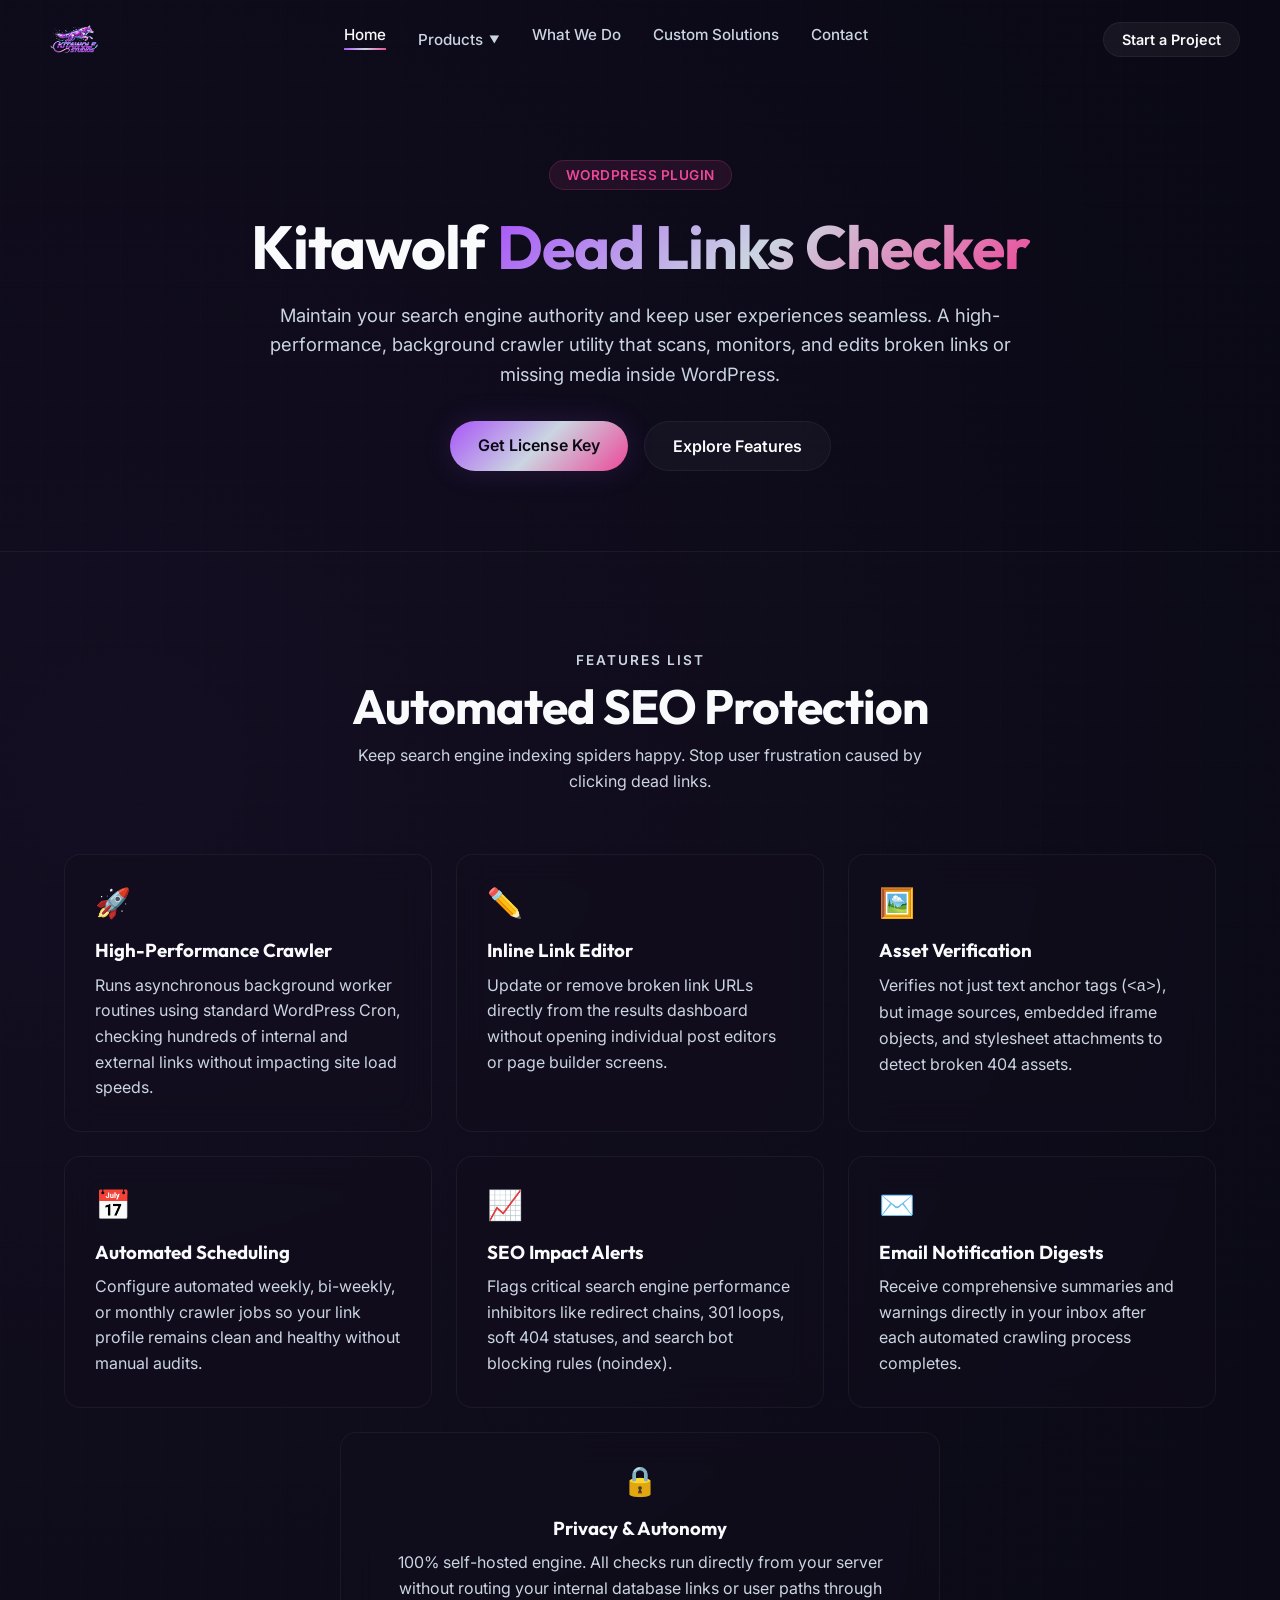
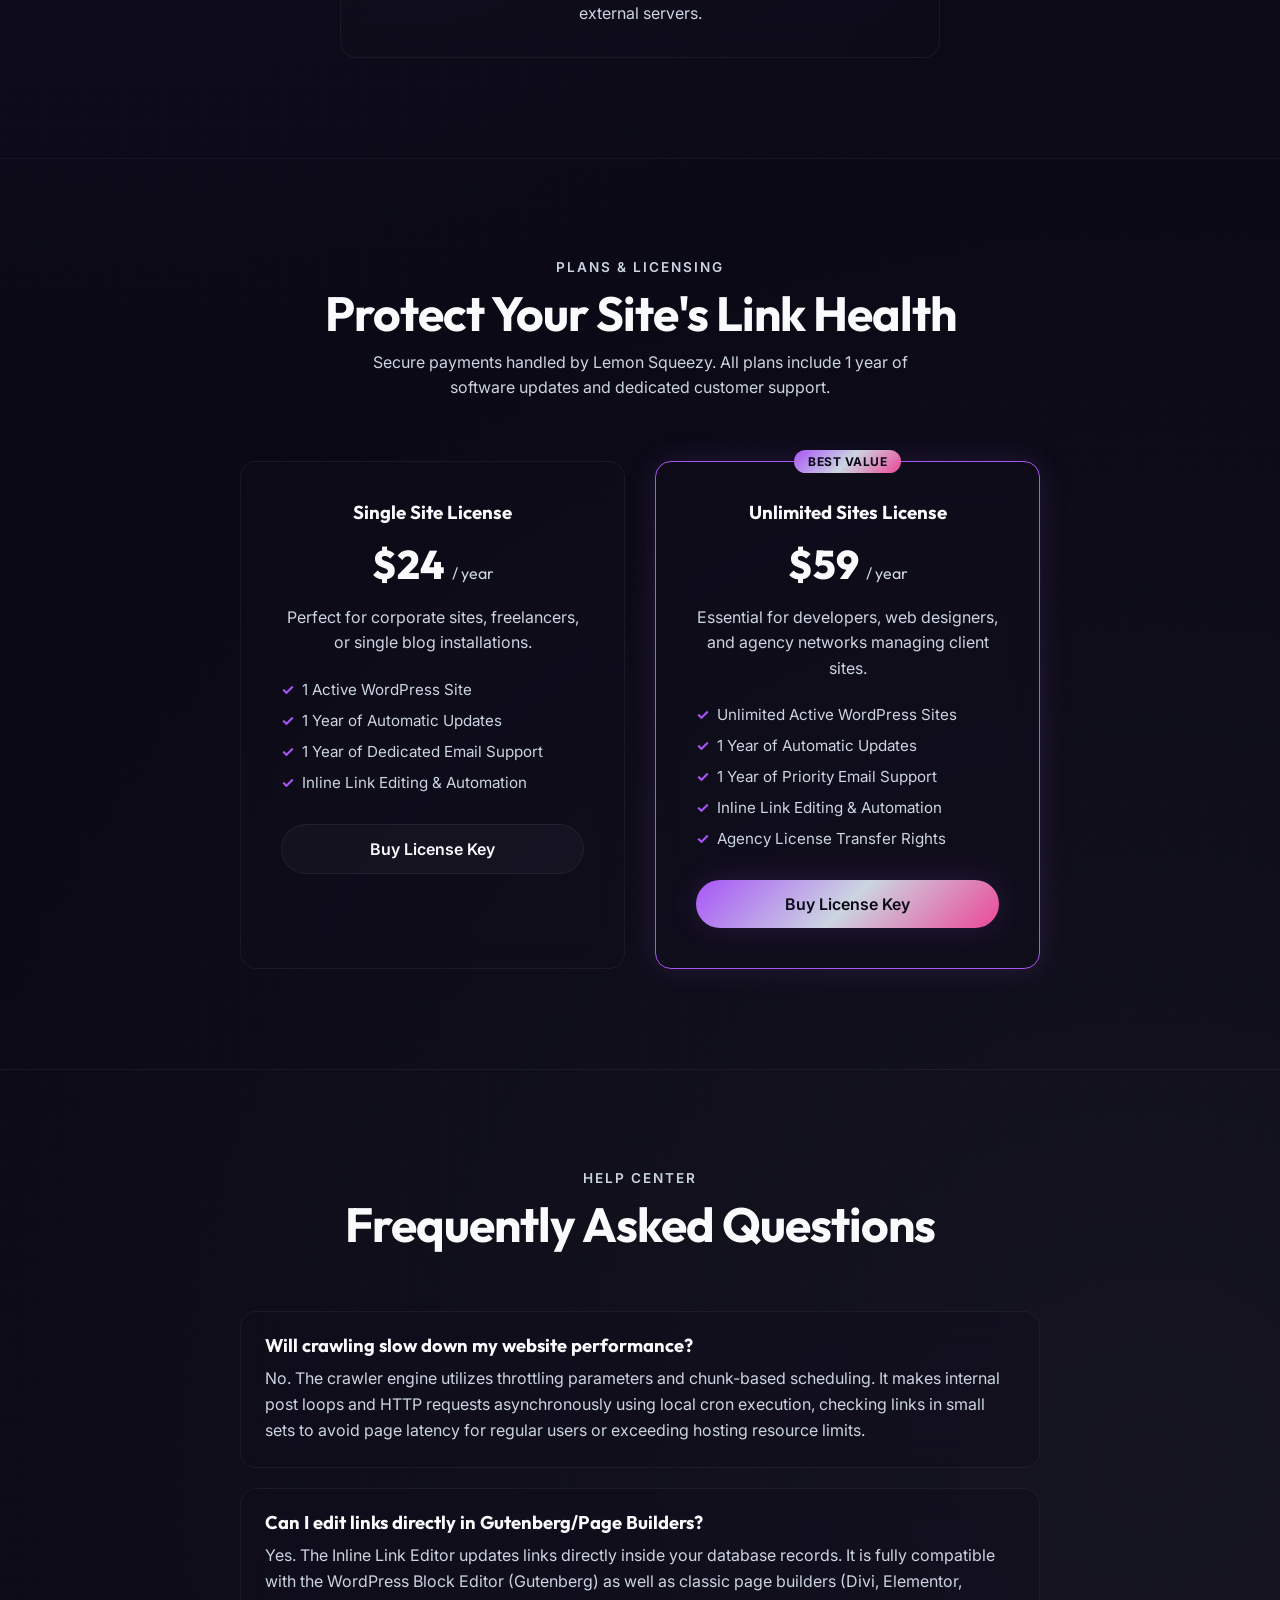
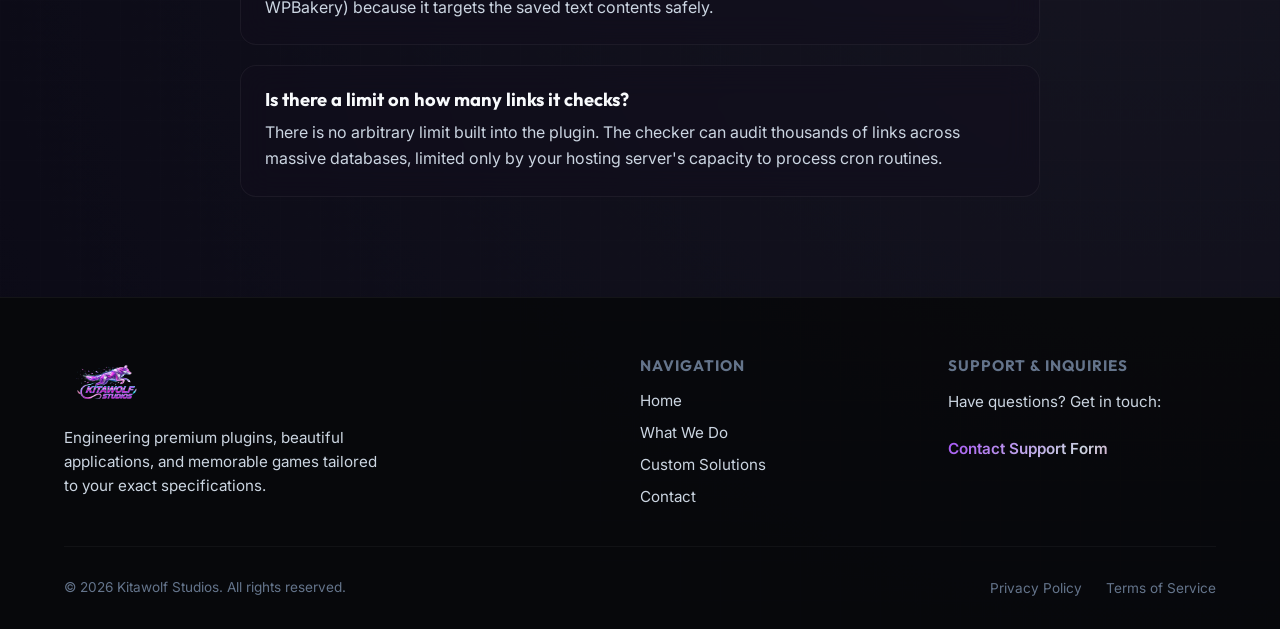
==== dead-links-checker.html @ 18c4cfce "feat: integrate logo branding, products navigation dropdown, and dedicated product details pages" ====
<!DOCTYPE html>
<html lang="en">
<head>
  <meta charset="UTF-8">
  <meta name="viewport" content="width=device-width, initial-scale=1.0">
  <title>Dead Links Checker | WordPress Plugin | Kitawolf Studios</title>
  
  <!-- SEO Meta Tags -->
  <meta name="description" content="Preserve your search engine rankings and UX. High-performance self-hosted WordPress plugin to crawl, monitor, and repair broken links and 404 image sources.">
  <meta name="keywords" content="WordPress Dead Links Checker, Broken Link Finder, WP Link Fixer, SEO Link Audit, Fix 404 WordPress">
  <meta name="author" content="Kitawolf Studios">
  
  <!-- Favicon -->
  <link rel="icon" href="data:image/svg+xml,<svg xmlns=%22http://www.w3.org/2000/svg%22 viewBox=%220 0 100 100%22><text y=%22.9em%22 font-size=%2290%22>🐺</text></svg>">
  
  <!-- Stylesheets -->
  <link rel="stylesheet" href="index.css">
  <style>
    .product-hero {
      padding-top: 160px;
      padding-bottom: 80px;
      text-align: center;
    }
    .product-hero h1 {
      font-size: clamp(2.2rem, 5vw, 3.8rem);
      margin-bottom: 20px;
      letter-spacing: -1px;
    }
    .product-hero p {
      max-width: 750px;
      margin: 0 auto 32px;
      font-size: clamp(1rem, 2vw, 1.15rem);
    }
    .features-grid {
      display: grid;
      grid-template-columns: repeat(auto-fit, minmax(280px, 1fr));
      gap: 24px;
      margin-top: 40px;
    }
    .feature-box {
      padding: 30px;
      display: flex;
      flex-direction: column;
      gap: 12px;
    }
    .feature-icon {
      font-size: 1.8rem;
      margin-bottom: 8px;
    }
    .pricing-grid {
      display: grid;
      grid-template-columns: repeat(auto-fit, minmax(300px, 1fr));
      gap: 30px;
      max-width: 800px;
      margin: 40px auto 0;
    }
    .price-card {
      padding: 40px;
      text-align: center;
      display: flex;
      flex-direction: column;
      align-items: center;
      position: relative;
    }
    .price-card.popular {
      border-color: var(--accent-primary);
      box-shadow: var(--glow-shadow);
    }
    .popular-badge {
      position: absolute;
      top: -12px;
      background: var(--gradient-accent);
      color: var(--bg-dark);
      padding: 4px 14px;
      font-size: 0.75rem;
      font-weight: 700;
      border-radius: 20px;
      text-transform: uppercase;
      letter-spacing: 0.5px;
    }
    .price-tag {
      font-size: 2.5rem;
      font-family: var(--font-heading);
      font-weight: 800;
      margin: 16px 0;
    }
    .price-tag span {
      font-size: 1rem;
      font-weight: 400;
      color: var(--text-secondary);
    }
    .price-features {
      list-style: none;
      margin: 24px 0 32px;
      display: flex;
      flex-direction: column;
      gap: 12px;
      text-align: left;
      width: 100%;
    }
    .price-features li {
      font-size: 0.95rem;
      color: var(--text-secondary);
      display: flex;
      align-items: center;
      gap: 8px;
    }
    .price-features li::before {
      content: '✓';
      color: var(--accent-primary);
      font-weight: bold;
    }
    .faq-container {
      max-width: 800px;
      margin: 40px auto 0;
      display: flex;
      flex-direction: column;
      gap: 20px;
    }
    .faq-item {
      padding: 24px;
    }
    .faq-item h3 {
      font-size: 1.15rem;
      margin-bottom: 10px;
    }
  </style>
</head>
<body>

  <!-- Header & Navigation -->
  <header id="site-header" class="scrolled">
    <div class="container nav-container">
      <a href="index.html" class="logo" id="nav-logo">
        <img src="kitawolf-logo.png" alt="Kitawolf Studios Logo" class="logo-img">
      </a>
      
      <nav aria-label="Main Navigation">
        <ul class="nav-links" id="nav-menu">
          <li><a href="index.html" id="link-home">Home</a></li>
          <li class="dropdown active" id="dropdown-products">
            <a href="#" class="dropdown-toggle" id="link-products" aria-haspopup="true" aria-expanded="false">Products <span class="chevron">▼</span></a>
            <ul class="dropdown-menu open">
              <li><a href="shortcode-cleaner.html" id="link-prod-cleaner">Shortcode Cleaner</a></li>
              <li><a href="dead-links-checker.html" class="active" id="link-prod-links">Dead Links Checker</a></li>
            </ul>
          </li>
          <li><a href="index.html#pillars" id="link-pillars">What We Do</a></li>
          <li><a href="index.html#custom-software" id="link-custom">Custom Solutions</a></li>
          <li><a href="index.html#contact" id="link-contact">Contact</a></li>
        </ul>
      </nav>
      
      <a href="index.html#contact" class="nav-cta" id="nav-cta-btn">Start a Project</a>
      
      <button class="mobile-toggle" id="mobile-menu-toggle" aria-label="Toggle Menu" aria-expanded="false" aria-controls="nav-menu">
        <span></span>
        <span></span>
        <span></span>
      </button>
    </div>
  </header>

  <!-- Main Content -->
  <main>
    <!-- Product Hero -->
    <section class="product-hero container">
      <span class="hero-badge" style="border-color: rgba(var(--accent-pink-rgb), 0.2); background: rgba(var(--accent-pink-rgb), 0.1); color: var(--accent-pink);">WordPress Plugin</span>
      <h1>Kitawolf <span class="gradient-text">Dead Links Checker</span></h1>
      <p>Maintain your search engine authority and keep user experiences seamless. A high-performance, background crawler utility that scans, monitors, and edits broken links or missing media inside WordPress.</p>
      <div style="display: flex; gap: 16px; justify-content: center;">
        <a href="#pricing" class="btn btn-primary">Get License Key</a>
        <a href="#features" class="btn btn-secondary">Explore Features</a>
      </div>
    </section>

    <!-- Features Section -->
    <section class="section-padding" id="features" style="background: rgba(255,255,255,0.005); border-top: 1px solid var(--border-color); border-bottom: 1px solid var(--border-color);">
      <div class="container">
        <div class="section-header">
          <span class="tag">Features List</span>
          <h2>Automated SEO Protection</h2>
          <p style="margin-top: 10px; max-width: 600px; margin-left: auto; margin-right: auto;">Keep search engine indexing spiders happy. Stop user frustration caused by clicking dead links.</p>
        </div>

        <div class="features-grid">
          <!-- Feature 1 -->
          <div class="feature-box glass-panel">
            <div class="feature-icon">🚀</div>
            <h3>High-Performance Crawler</h3>
            <p>Runs asynchronous background worker routines using standard WordPress Cron, checking hundreds of internal and external links without impacting site load speeds.</p>
          </div>
          <!-- Feature 2 -->
          <div class="feature-box glass-panel">
            <div class="feature-icon">✏️</div>
            <h3>Inline Link Editor</h3>
            <p>Update or remove broken link URLs directly from the results dashboard without opening individual post editors or page builder screens.</p>
          </div>
          <!-- Feature 3 -->
          <div class="feature-box glass-panel">
            <div class="feature-icon">🖼️</div>
            <h3>Asset Verification</h3>
            <p>Verifies not just text anchor tags (<code>&lt;a&gt;</code>), but image sources, embedded iframe objects, and stylesheet attachments to detect broken 404 assets.</p>
          </div>
          <!-- Feature 4 -->
          <div class="feature-box glass-panel">
            <div class="feature-icon">📅</div>
            <h3>Automated Scheduling</h3>
            <p>Configure automated weekly, bi-weekly, or monthly crawler jobs so your link profile remains clean and healthy without manual audits.</p>
          </div>
          <!-- Feature 5 -->
          <div class="feature-box glass-panel">
            <div class="feature-icon">📈</div>
            <h3>SEO Impact Alerts</h3>
            <p>Flags critical search engine performance inhibitors like redirect chains, 301 loops, soft 404 statuses, and search bot blocking rules (noindex).</p>
          </div>
          <!-- Feature 6 -->
          <div class="feature-box glass-panel">
            <div class="feature-icon">✉️</div>
            <h3>Email Notification Digests</h3>
            <p>Receive comprehensive summaries and warnings directly in your inbox after each automated crawling process completes.</p>
          </div>
          <!-- Feature 7 -->
          <div class="feature-box glass-panel" style="grid-column: 1 / -1; text-align: center; align-items: center; max-width: 600px; margin: 0 auto;">
            <div class="feature-icon">🔒</div>
            <h3>Privacy & Autonomy</h3>
            <p>100% self-hosted engine. All checks run directly from your server without routing your internal database links or user paths through external servers.</p>
          </div>
        </div>
      </div>
    </section>

    <!-- Pricing Section -->
    <section class="section-padding" id="pricing">
      <div class="container">
        <div class="section-header">
          <span class="tag">Plans & Licensing</span>
          <h2>Protect Your Site's Link Health</h2>
          <p style="margin-top: 10px; max-width: 600px; margin-left: auto; margin-right: auto;">Secure payments handled by Lemon Squeezy. All plans include 1 year of software updates and dedicated customer support.</p>
        </div>

        <div class="pricing-grid">
          <!-- Plan 1 -->
          <div class="price-card glass-panel">
            <h3>Single Site License</h3>
            <div class="price-tag">$24 <span>/ year</span></div>
            <p>Perfect for corporate sites, freelancers, or single blog installations.</p>
            <ul class="price-features">
              <li>1 Active WordPress Site</li>
              <li>1 Year of Automatic Updates</li>
              <li>1 Year of Dedicated Email Support</li>
              <li>Inline Link Editing & Automation</li>
            </ul>
            <a href="#" class="btn btn-secondary" style="width: 100%;" id="buy-single-site">Buy License Key</a>
          </div>

          <!-- Plan 2 -->
          <div class="price-card glass-panel popular">
            <span class="popular-badge">Best Value</span>
            <h3>Unlimited Sites License</h3>
            <div class="price-tag">$59 <span>/ year</span></div>
            <p>Essential for developers, web designers, and agency networks managing client sites.</p>
            <ul class="price-features">
              <li>Unlimited Active WordPress Sites</li>
              <li>1 Year of Automatic Updates</li>
              <li>1 Year of Priority Email Support</li>
              <li>Inline Link Editing & Automation</li>
              <li>Agency License Transfer Rights</li>
            </ul>
            <a href="#" class="btn btn-primary" style="width: 100%;" id="buy-unlimited-site">Buy License Key</a>
          </div>
        </div>
      </div>
    </section>

    <!-- FAQ Section -->
    <section class="section-padding" id="faq" style="border-top: 1px solid var(--border-color); background: rgba(255,255,255,0.003);">
      <div class="container">
        <div class="section-header">
          <span class="tag">Help Center</span>
          <h2>Frequently Asked Questions</h2>
        </div>

        <div class="faq-container">
          <div class="faq-item glass-panel">
            <h3>Will crawling slow down my website performance?</h3>
            <p>No. The crawler engine utilizes throttling parameters and chunk-based scheduling. It makes internal post loops and HTTP requests asynchronously using local cron execution, checking links in small sets to avoid page latency for regular users or exceeding hosting resource limits.</p>
          </div>
          <div class="faq-item glass-panel">
            <h3>Can I edit links directly in Gutenberg/Page Builders?</h3>
            <p>Yes. The Inline Link Editor updates links directly inside your database records. It is fully compatible with the WordPress Block Editor (Gutenberg) as well as classic page builders (Divi, Elementor, WPBakery) because it targets the saved text contents safely.</p>
          </div>
          <div class="faq-item glass-panel">
            <h3>Is there a limit on how many links it checks?</h3>
            <p>There is no arbitrary limit built into the plugin. The checker can audit thousands of links across massive databases, limited only by your hosting server's capacity to process cron routines.</p>
          </div>
        </div>
      </div>
    </section>
  </main>

  <!-- Footer Section -->
  <footer>
    <div class="container">
      <div class="footer-grid">
        <div class="footer-about">
          <a href="index.html" class="logo">
            <img src="kitawolf-logo.png" alt="Kitawolf Studios Logo" class="logo-img" style="height: 48px;">
          </a>
          <p>Engineering premium plugins, beautiful applications, and memorable games tailored to your exact specifications.</p>
        </div>
        
        <div class="footer-links-col">
          <h4>Navigation</h4>
          <ul class="footer-links">
            <li><a href="index.html">Home</a></li>
            <li><a href="index.html#pillars">What We Do</a></li>
            <li><a href="index.html#custom-software">Custom Solutions</a></li>
            <li><a href="index.html#contact">Contact</a></li>
          </ul>
        </div>
        
        <div class="footer-links-col">
          <h4>Support & Inquiries</h4>
          <p style="font-size: 0.95rem; color: var(--text-secondary); margin-bottom: 8px;">Have questions? Get in touch:</p>
          <a href="index.html#contact" class="gradient-text" style="font-weight: 600; font-size: 0.95rem;">Contact Support Form</a>
        </div>
      </div>
      
      <div class="footer-bottom">
        <p>&copy; 2026 Kitawolf Studios. All rights reserved.</p>
        <div class="footer-legal-links">
          <a href="privacy.html" id="link-footer-privacy">Privacy Policy</a>
          <a href="terms.html" id="link-footer-terms">Terms of Service</a>
        </div>
      </div>
    </div>
  </footer>

  <!-- Scripts -->
  <script src="index.js"></script>
</body>
</html>
---- index.css ----
@import url('https://fonts.googleapis.com/css2?family=Inter:wght@300;400;500;600&family=Outfit:wght@400;600;700;800&display=swap');

/* --- Design Tokens / CSS Variables --- */
:root {
  --font-heading: 'Outfit', -apple-system, BlinkMacSystemFont, "Segoe UI", Roboto, sans-serif;
  --font-body: 'Inter', -apple-system, BlinkMacSystemFont, "Segoe UI", Roboto, sans-serif;

  /* Colors */
  --bg-dark: #0a0915;
  --bg-card: rgba(18, 15, 30, 0.45);
  --bg-card-hover: rgba(28, 24, 45, 0.65);
  --border-color: rgba(255, 255, 255, 0.05);
  --border-hover: rgba(255, 255, 255, 0.12);
  
  --text-primary: #f8fafc; /* Silver-white */
  --text-secondary: #cbd5e1; /* Silver-gray */
  --text-muted: #64748b; /* Muted slate */

  /* Glowing Accents */
  --accent-primary: #a855f7; /* Royal Purple */
  --accent-primary-rgb: 168, 85, 247;
  
  --accent-secondary: #cbd5e1; /* Metallic Silver */
  --accent-secondary-rgb: 203, 213, 225;
  
  --accent-pink: #ec4899; /* Electric Pink */
  --accent-pink-rgb: 236, 72, 153;
  
  --gradient-accent: linear-gradient(135deg, var(--accent-primary) 0%, var(--accent-secondary) 50%, var(--accent-pink) 100%);
  --glow-shadow: 0 0 30px rgba(var(--accent-primary-rgb), 0.15);
  --glow-shadow-secondary: 0 0 30px rgba(var(--accent-secondary-rgb), 0.15);
  
  /* Transitions */
  --transition-fast: 0.2s cubic-bezier(0.4, 0, 0.2, 1);
  --transition-normal: 0.4s cubic-bezier(0.4, 0, 0.2, 1);
  --transition-slow: 0.6s cubic-bezier(0.4, 0, 0.2, 1);
}

/* --- Resets & Global Styles --- */
*, *::before, *::after {
  box-sizing: border-box;
  margin: 0;
  padding: 0;
}

html {
  scroll-behavior: smooth;
  scroll-padding-top: 80px;
  background-color: var(--bg-dark);
  color: var(--text-primary);
  font-family: var(--font-body);
  -webkit-font-smoothing: antialiased;
  -moz-osx-font-smoothing: grayscale;
}

body {
  overflow-x: hidden;
  background-color: var(--bg-dark);
  background-image: 
    radial-gradient(circle at 10% 20%, rgba(var(--accent-primary-rgb), 0.05) 0%, transparent 40%),
    radial-gradient(circle at 90% 80%, rgba(var(--accent-secondary-rgb), 0.05) 0%, transparent 40%),
    linear-gradient(rgba(255, 255, 255, 0.004) 1px, transparent 1px),
    linear-gradient(90deg, rgba(255, 255, 255, 0.004) 1px, transparent 1px);
  background-size: 100% 100%, 100% 100%, 40px 40px, 40px 40px;
}

/* --- Custom Scrollbar --- */
::-webkit-scrollbar {
  width: 10px;
}
::-webkit-scrollbar-track {
  background: var(--bg-dark);
}
::-webkit-scrollbar-thumb {
  background: rgba(255, 255, 255, 0.1);
  border-radius: 5px;
  border: 2px solid var(--bg-dark);
}
::-webkit-scrollbar-thumb:hover {
  background: rgba(var(--accent-primary-rgb), 0.6);
}

/* --- Typography --- */
h1, h2, h3, h4, h5, h6 {
  font-family: var(--font-heading);
  font-weight: 700;
  color: var(--text-primary);
  line-height: 1.1;
}

p {
  color: var(--text-secondary);
  line-height: 1.6;
  font-size: 1rem;
}

a {
  color: inherit;
  text-decoration: none;
  transition: var(--transition-fast);
}

/* --- Utilities --- */
.container {
  width: 100%;
  max-width: 1200px;
  margin: 0 auto;
  padding: 0 24px;
}

.gradient-text {
  background: var(--gradient-accent);
  -webkit-background-clip: text;
  -webkit-text-fill-color: transparent;
  background-clip: text;
  display: inline-block;
}

.glass-panel {
  background: var(--bg-card);
  backdrop-filter: blur(16px);
  -webkit-backdrop-filter: blur(16px);
  border: 1px solid var(--border-color);
  border-radius: 16px;
  transition: var(--transition-normal);
}

.glass-panel:hover {
  border-color: var(--border-hover);
  background: var(--bg-card-hover);
  transform: translateY(-4px);
}

/* --- Header / Navigation --- */
header {
  position: fixed;
  top: 0;
  left: 0;
  width: 100%;
  z-index: 1000;
  transition: var(--transition-normal);
  border-bottom: 1px solid transparent;
}

header.scrolled {
  background: rgba(7, 8, 11, 0.85);
  backdrop-filter: blur(12px);
  -webkit-backdrop-filter: blur(12px);
  border-bottom: 1px solid var(--border-color);
  padding: 12px 0;
}

.nav-container {
  display: flex;
  justify-content: space-between;
  align-items: center;
  padding: 20px 0;
  transition: var(--transition-normal);
}

header.scrolled .nav-container {
  padding: 10px 0;
}

.logo {
  display: flex;
  align-items: center;
  gap: 10px;
}

.logo-img {
  height: 38px;
  width: auto;
  display: block;
  transition: var(--transition-normal);
}

header.scrolled .logo-img {
  height: 30px;
}

.nav-links {
  display: flex;
  gap: 32px;
  list-style: none;
}

.nav-links a {
  font-size: 0.95rem;
  font-weight: 500;
  color: var(--text-secondary);
  position: relative;
  padding: 6px 0;
}

.nav-links a:hover, .nav-links a.active {
  color: var(--text-primary);
}

.nav-links a::after {
  content: '';
  position: absolute;
  bottom: 0;
  left: 0;
  width: 0;
  height: 2px;
  background: var(--gradient-accent);
  transition: var(--transition-normal);
}

.nav-links a:hover::after, .nav-links a.active::after {
  width: 100%;
}

/* --- Dropdown Menu --- */
.dropdown {
  position: relative;
}

.dropdown-toggle {
  display: flex;
  align-items: center;
  gap: 6px;
  cursor: pointer;
}

.dropdown-toggle .chevron {
  font-size: 0.65rem;
  transition: var(--transition-fast);
}

.dropdown:hover .dropdown-toggle .chevron {
  transform: rotate(180deg);
}

.dropdown-menu {
  position: absolute;
  top: 100%;
  left: 50%;
  transform: translateX(-50%) translateY(10px);
  background: rgba(10, 9, 21, 0.96);
  backdrop-filter: blur(16px);
  -webkit-backdrop-filter: blur(16px);
  border: 1px solid var(--border-color);
  border-radius: 12px;
  min-width: 220px;
  padding: 10px;
  list-style: none;
  display: flex;
  flex-direction: column;
  gap: 4px;
  opacity: 0;
  visibility: hidden;
  box-shadow: 0 10px 30px rgba(0, 0, 0, 0.5), var(--glow-shadow);
  transition: opacity var(--transition-normal), transform var(--transition-normal), visibility var(--transition-normal);
  z-index: 100;
}

.dropdown:hover .dropdown-menu {
  opacity: 1;
  visibility: visible;
  transform: translateX(-50%) translateY(0);
}

.dropdown-menu a {
  display: block;
  padding: 10px 14px;
  border-radius: 8px;
  font-size: 0.9rem;
  color: var(--text-secondary);
  white-space: nowrap;
  transition: var(--transition-fast);
}

.dropdown-menu a:hover {
  background: rgba(255, 255, 255, 0.04);
  color: var(--text-primary);
  padding-left: 18px;
}

.dropdown-menu a::after {
  display: none !important; /* Disable active underline animation for submenus */
}

.nav-cta {
  background: rgba(255, 255, 255, 0.05);
  border: 1px solid var(--border-color);
  padding: 8px 18px;
  border-radius: 30px;
  font-size: 0.9rem;
  font-weight: 600;
  transition: var(--transition-fast);
}

.nav-cta:hover {
  background: var(--text-primary);
  color: var(--bg-dark);
  border-color: var(--text-primary);
  transform: translateY(-2px);
}

/* Mobile Menu Toggle */
.mobile-toggle {
  display: none;
  background: none;
  border: none;
  cursor: pointer;
  padding: 4px;
}

.mobile-toggle span {
  display: block;
  width: 24px;
  height: 2px;
  background: var(--text-primary);
  margin: 5px 0;
  transition: var(--transition-fast);
}

/* --- Hero Section --- */
.hero {
  position: relative;
  padding-top: 180px;
  padding-bottom: 120px;
  display: flex;
  flex-direction: column;
  align-items: center;
  text-align: center;
}

.hero-badge {
  background: rgba(var(--accent-primary-rgb), 0.1);
  border: 1px solid rgba(var(--accent-primary-rgb), 0.2);
  color: var(--accent-primary);
  padding: 6px 16px;
  border-radius: 30px;
  font-size: 0.85rem;
  font-weight: 600;
  letter-spacing: 0.5px;
  text-transform: uppercase;
  margin-bottom: 24px;
  display: inline-block;
  animation: fadeIn 0.8s ease-out;
}

.hero h1 {
  font-size: clamp(2.5rem, 6vw, 4.5rem);
  max-width: 900px;
  margin-bottom: 24px;
  letter-spacing: -1.5px;
  animation: slideUp 0.8s ease-out;
}

.hero p {
  font-size: clamp(1.1rem, 2vw, 1.25rem);
  max-width: 650px;
  margin-bottom: 40px;
  color: var(--text-secondary);
  animation: slideUp 1s ease-out;
}

.hero-actions {
  display: flex;
  gap: 16px;
  justify-content: center;
  animation: slideUp 1.2s ease-out;
}

.btn {
  display: inline-block;
  padding: 14px 28px;
  border-radius: 30px;
  font-weight: 600;
  font-size: 1rem;
  transition: var(--transition-fast);
  cursor: pointer;
}

.btn-primary {
  background: var(--gradient-accent);
  color: var(--bg-dark);
  border: none;
  box-shadow: var(--glow-shadow);
}

.btn-primary:hover {
  transform: translateY(-3px) scale(1.02);
  box-shadow: 0 0 40px rgba(var(--accent-primary-rgb), 0.3), 0 0 40px rgba(var(--accent-secondary-rgb), 0.2);
}

.btn-secondary {
  background: rgba(255, 255, 255, 0.03);
  border: 1px solid var(--border-color);
  color: var(--text-primary);
}

.btn-secondary:hover {
  background: rgba(255, 255, 255, 0.08);
  border-color: var(--border-hover);
  transform: translateY(-3px);
}

/* --- Section Heading --- */
.section-header {
  text-align: center;
  margin-bottom: 60px;
}

.section-header .tag {
  color: var(--accent-secondary);
  font-size: 0.85rem;
  font-weight: 600;
  text-transform: uppercase;
  letter-spacing: 2px;
  margin-bottom: 12px;
  display: block;
}

.section-header h2 {
  font-size: clamp(2rem, 4vw, 3rem);
  letter-spacing: -1px;
}

.section-padding {
  padding: 100px 0;
}

/* --- Pillars Section (Apps, Plugins, Games) --- */
.pillars-grid {
  display: grid;
  grid-template-columns: repeat(auto-fit, minmax(320px, 1fr));
  gap: 30px;
}

.pillar-card {
  padding: 40px;
  display: flex;
  flex-direction: column;
  gap: 20px;
}

.pillar-icon-wrapper {
  width: 54px;
  height: 54px;
  border-radius: 12px;
  display: flex;
  align-items: center;
  justify-content: center;
  font-size: 1.5rem;
}

.pillar-card:nth-child(1) .pillar-icon-wrapper {
  background: rgba(var(--accent-primary-rgb), 0.1);
  color: var(--accent-primary);
  border: 1px solid rgba(var(--accent-primary-rgb), 0.2);
}

.pillar-card:nth-child(2) .pillar-icon-wrapper {
  background: rgba(var(--accent-secondary-rgb), 0.1);
  color: var(--accent-secondary);
  border: 1px solid rgba(var(--accent-secondary-rgb), 0.2);
}

.pillar-card:nth-child(3) .pillar-icon-wrapper {
  background: rgba(var(--accent-pink-rgb), 0.1);
  color: var(--accent-pink);
  border: 1px solid rgba(var(--accent-pink-rgb), 0.2);
}

.pillar-card h3 {
  font-size: 1.5rem;
  letter-spacing: -0.5px;
}

.pillar-card ul {
  list-style: none;
  margin-top: 10px;
  display: flex;
  flex-direction: column;
  gap: 10px;
}

.pillar-card li {
  font-size: 0.95rem;
  color: var(--text-secondary);
  display: flex;
  align-items: center;
  gap: 8px;
}

.pillar-card li::before {
  content: '→';
  color: rgba(255, 255, 255, 0.2);
  transition: var(--transition-fast);
}

.pillar-card:hover li::before {
  color: inherit;
  transform: translateX(3px);
}

/* --- Custom Software Section --- */
.custom-software {
  position: relative;
}

.custom-layout {
  display: flex;
  align-items: center;
  gap: 60px;
}

.custom-content {
  flex: 1;
}

.custom-visual {
  flex: 1;
  position: relative;
  display: flex;
  justify-content: center;
  align-items: center;
}

.custom-badge {
  color: var(--accent-primary);
  font-weight: 600;
  font-size: 0.85rem;
  text-transform: uppercase;
  letter-spacing: 1px;
  margin-bottom: 16px;
  display: block;
}

.custom-content h2 {
  font-size: clamp(2rem, 3.5vw, 2.75rem);
  margin-bottom: 20px;
  letter-spacing: -1px;
}

.custom-content p {
  margin-bottom: 30px;
}

.specs-list {
  display: grid;
  grid-template-columns: 1fr 1fr;
  gap: 20px;
}

.spec-item {
  display: flex;
  flex-direction: column;
  gap: 6px;
}

.spec-title {
  font-family: var(--font-heading);
  font-weight: 600;
  font-size: 1.1rem;
  color: var(--text-primary);
}

.spec-desc {
  font-size: 0.9rem;
  color: var(--text-secondary);
}

/* Code visual simulation */
.code-mockup {
  width: 100%;
  max-width: 480px;
  padding: 24px;
  border-radius: 12px;
  border: 1px solid var(--border-color);
  background: rgba(15, 18, 25, 0.6);
  font-family: 'Courier New', Courier, monospace;
  font-size: 0.85rem;
  color: var(--text-secondary);
  box-shadow: var(--glow-shadow-secondary);
}

.code-header {
  display: flex;
  gap: 6px;
  margin-bottom: 16px;
}

.code-dot {
  width: 10px;
  height: 10px;
  border-radius: 50%;
}
.code-dot.red { background: #ff5f56; }
.code-dot.yellow { background: #ffbd2e; }
.code-dot.green { background: #27c93f; }

.code-line {
  margin-bottom: 6px;
}
.code-keyword { color: #f472b6; }
.code-string { color: var(--accent-secondary); }
.code-variable { color: var(--accent-primary); }
.code-comment { color: var(--text-muted); }

/* --- Contact & Inquiry Section --- */
.contact-container {
  max-width: 700px;
  margin: 0 auto;
  padding: 40px;
}

.contact-form {
  display: flex;
  flex-direction: column;
  gap: 24px;
}

.form-group {
  display: flex;
  flex-direction: column;
  gap: 8px;
}

.form-group label {
  font-family: var(--font-heading);
  font-weight: 600;
  font-size: 0.95rem;
  color: var(--text-primary);
}

.form-group input,
.form-group textarea,
.form-group select {
  width: 100%;
  padding: 14px 18px;
  border-radius: 8px;
  background: rgba(255, 255, 255, 0.03);
  border: 1px solid var(--border-color);
  color: var(--text-primary);
  font-family: var(--font-body);
  font-size: 1rem;
  transition: var(--transition-fast);
}

.form-group input:focus,
.form-group textarea:focus,
.form-group select:focus {
  outline: none;
  border-color: var(--accent-primary);
  background: rgba(255, 255, 255, 0.06);
  box-shadow: 0 0 15px rgba(var(--accent-primary-rgb), 0.1);
}

.form-group textarea {
  resize: vertical;
  min-height: 120px;
}

/* Success Message Overlay */
.submit-status {
  padding: 16px;
  border-radius: 8px;
  font-weight: 500;
  text-align: center;
  display: none;
  animation: fadeIn 0.4s ease-out;
}

.submit-status.success {
  display: block;
  background: rgba(16, 185, 129, 0.1);
  color: #10b981;
  border: 1px solid rgba(16, 185, 129, 0.2);
}

.submit-status.error {
  display: block;
  background: rgba(239, 68, 68, 0.1);
  color: #ef4444;
  border: 1px solid rgba(239, 68, 68, 0.2);
}

/* --- Legal / Standard Pages --- */
.legal-page {
  padding-top: 140px;
  padding-bottom: 80px;
}

.legal-content {
  max-width: 800px;
  margin: 0 auto;
}

.legal-content h1 {
  font-size: 2.5rem;
  margin-bottom: 12px;
}

.legal-meta {
  color: var(--text-muted);
  font-size: 0.9rem;
  margin-bottom: 40px;
  display: block;
}

.legal-body h2 {
  font-size: 1.5rem;
  margin: 32px 0 16px;
}

.legal-body p {
  margin-bottom: 16px;
}

.legal-body ul {
  margin-left: 20px;
  margin-bottom: 24px;
  display: flex;
  flex-direction: column;
  gap: 8px;
}

.legal-body li {
  color: var(--text-secondary);
}

/* --- Footer --- */
footer {
  border-top: 1px solid var(--border-color);
  background: rgba(7, 8, 11, 0.9);
  padding: 60px 0 30px;
}

.footer-grid {
  display: grid;
  grid-template-columns: 2fr 1fr 1fr;
  gap: 40px;
  margin-bottom: 40px;
}

.footer-about {
  display: flex;
  flex-direction: column;
  gap: 20px;
  max-width: 320px;
}

.footer-about p {
  font-size: 0.95rem;
}

.footer-links-col {
  display: flex;
  flex-direction: column;
  gap: 16px;
}

.footer-links-col h4 {
  font-size: 0.95rem;
  text-transform: uppercase;
  letter-spacing: 1px;
  color: var(--text-muted);
}

.footer-links {
  list-style: none;
  display: flex;
  flex-direction: column;
  gap: 12px;
}

.footer-links a {
  font-size: 0.95rem;
  color: var(--text-secondary);
}

.footer-links a:hover {
  color: var(--text-primary);
  transform: translateX(4px);
}

.footer-bottom {
  border-top: 1px solid rgba(255, 255, 255, 0.04);
  padding-top: 30px;
  display: flex;
  justify-content: space-between;
  align-items: center;
  flex-wrap: wrap;
  gap: 20px;
}

.footer-bottom p {
  font-size: 0.85rem;
  color: var(--text-muted);
}

.footer-legal-links {
  display: flex;
  gap: 24px;
}

.footer-legal-links a {
  font-size: 0.85rem;
  color: var(--text-muted);
}

.footer-legal-links a:hover {
  color: var(--text-secondary);
}

/* --- Animations --- */
@keyframes fadeIn {
  from { opacity: 0; }
  to { opacity: 1; }
}

@keyframes slideUp {
  from {
    opacity: 0;
    transform: translateY(20px);
  }
  to {
    opacity: 1;
    transform: translateY(0);
  }
}

/* --- Responsive Adjustments --- */
@media (max-width: 992px) {
  .custom-layout {
    flex-direction: column;
    text-align: center;
    gap: 40px;
  }
  
  .specs-list {
    max-width: 600px;
    margin: 0 auto;
  }
}

@media (max-width: 768px) {
  .nav-links {
    display: none;
    position: absolute;
    top: 100%;
    left: 24px;
    right: 24px;
    background: rgba(15, 18, 25, 0.95);
    backdrop-filter: blur(20px);
    -webkit-backdrop-filter: blur(20px);
    border: 1px solid var(--border-color);
    border-radius: 12px;
    padding: 24px;
    flex-direction: column;
    gap: 16px;
    box-shadow: 0 10px 30px rgba(0, 0, 0, 0.5);
  }

  .nav-links.active {
    display: flex;
    animation: slideUp 0.3s ease-out;
  }

  /* Mobile Dropdown Styling */
  .nav-links .dropdown-menu {
    position: static;
    transform: none;
    opacity: 1;
    visibility: visible;
    display: none;
    box-shadow: none;
    border: none;
    background: transparent;
    padding: 6px 0 6px 14px;
    width: 100%;
    gap: 4px;
    transition: none;
  }

  .nav-links .dropdown-menu.open {
    display: flex;
  }

  .nav-links .dropdown-toggle .chevron {
    transition: transform var(--transition-fast);
  }

  .nav-links .dropdown.active .dropdown-toggle .chevron {
    transform: rotate(180deg);
  }

  .nav-links .dropdown-menu a {
    padding: 8px 12px;
    font-size: 0.95rem;
  }

  .nav-links .dropdown-menu a:hover {
    padding-left: 14px;
    background: transparent;
    color: var(--accent-primary);
  }

  .mobile-toggle {
    display: block;
  }
  
  .footer-grid {
    grid-template-columns: 1fr;
    gap: 30px;
  }
  
  .hero-actions {
    flex-direction: column;
    width: 100%;
    max-width: 300px;
    margin: 0 auto;
  }
  
  .btn {
    width: 100%;
    text-align: center;
  }

  .specs-list {
    grid-template-columns: 1fr;
  }

  .contact-container {
    padding: 24px;
  }
}
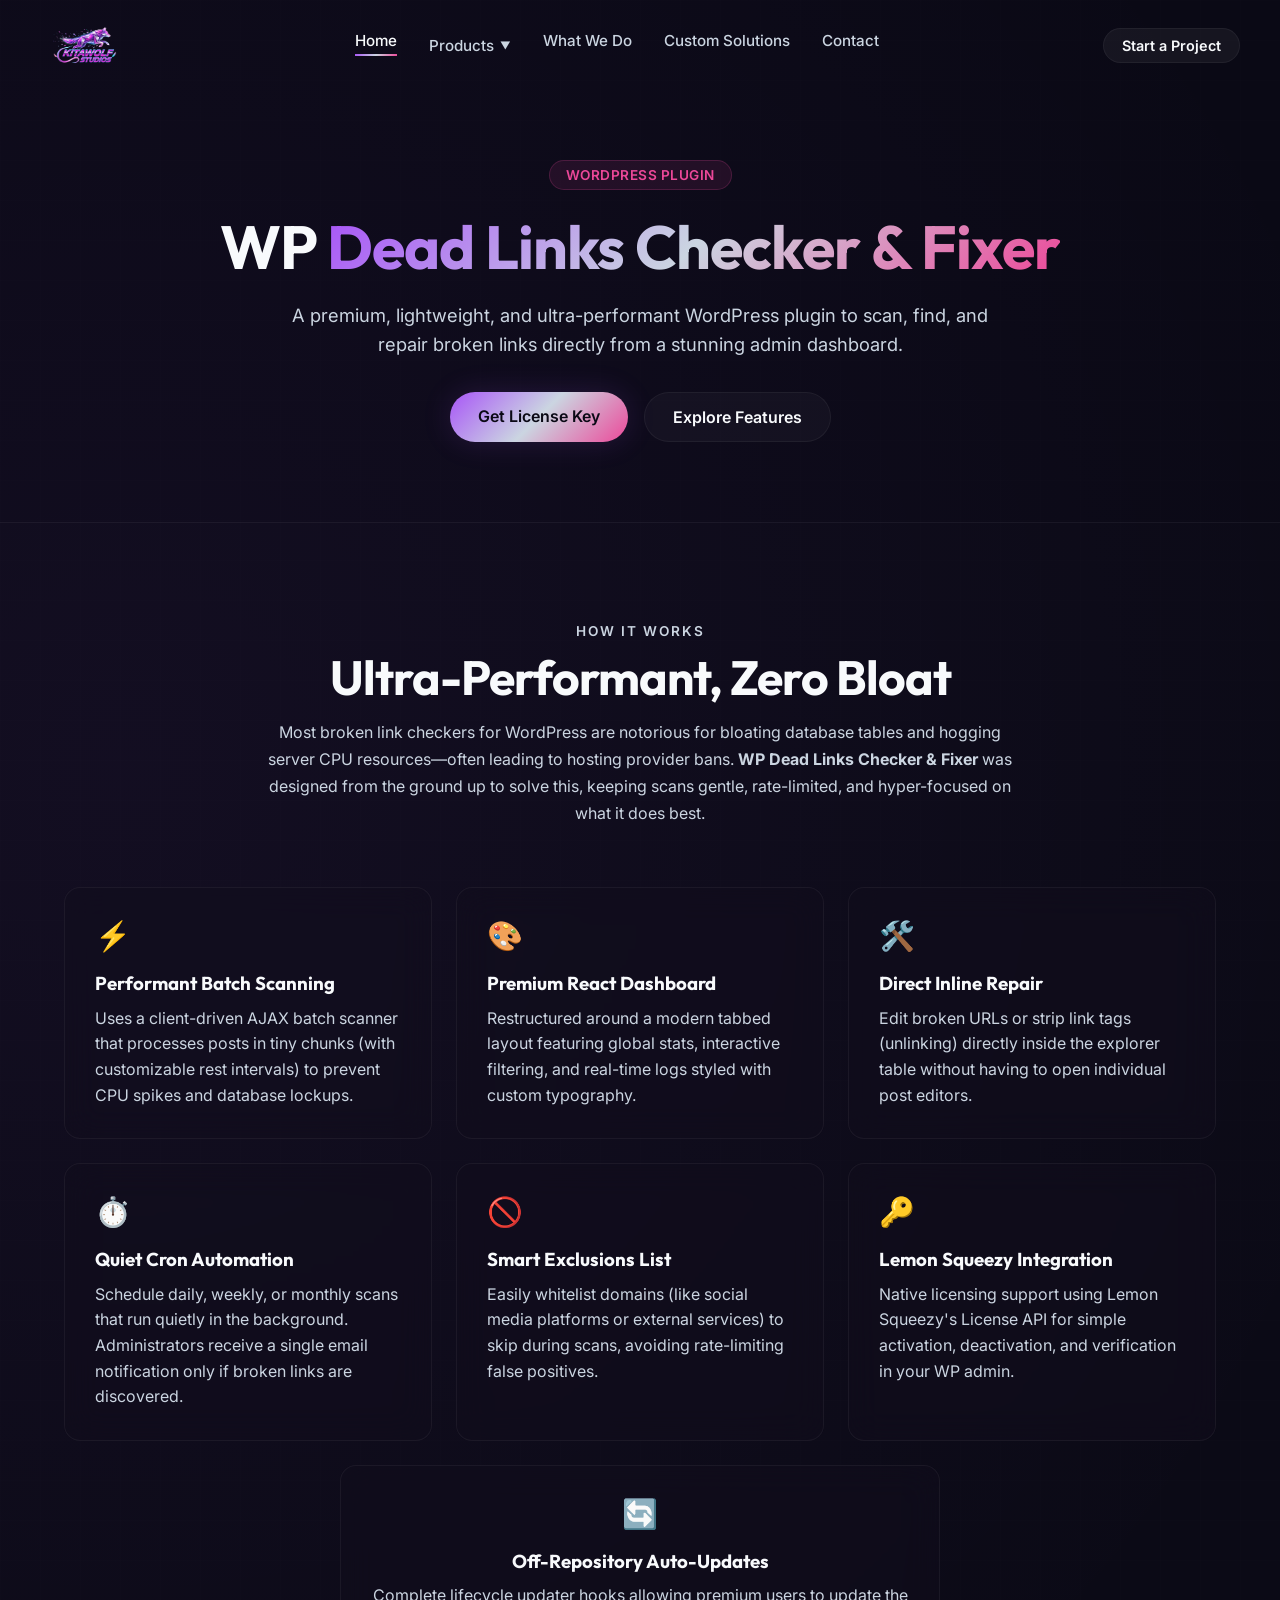
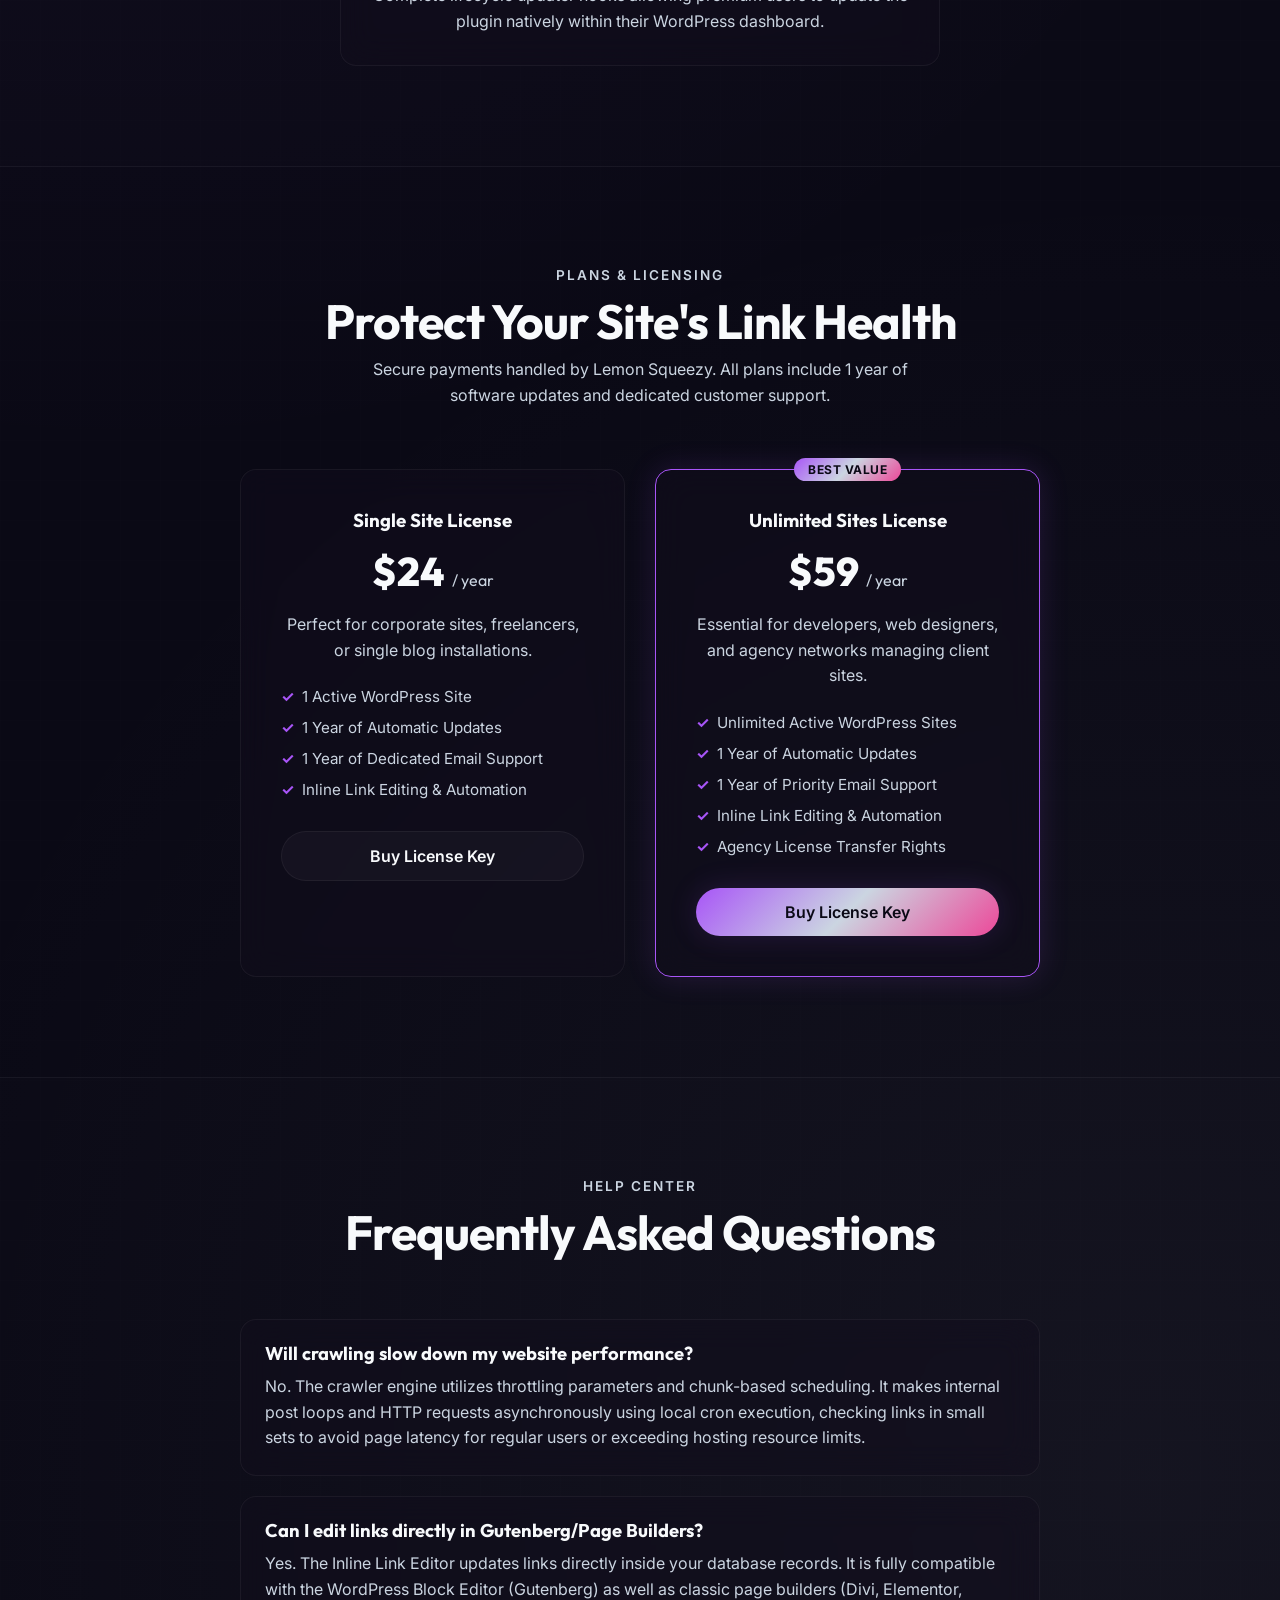
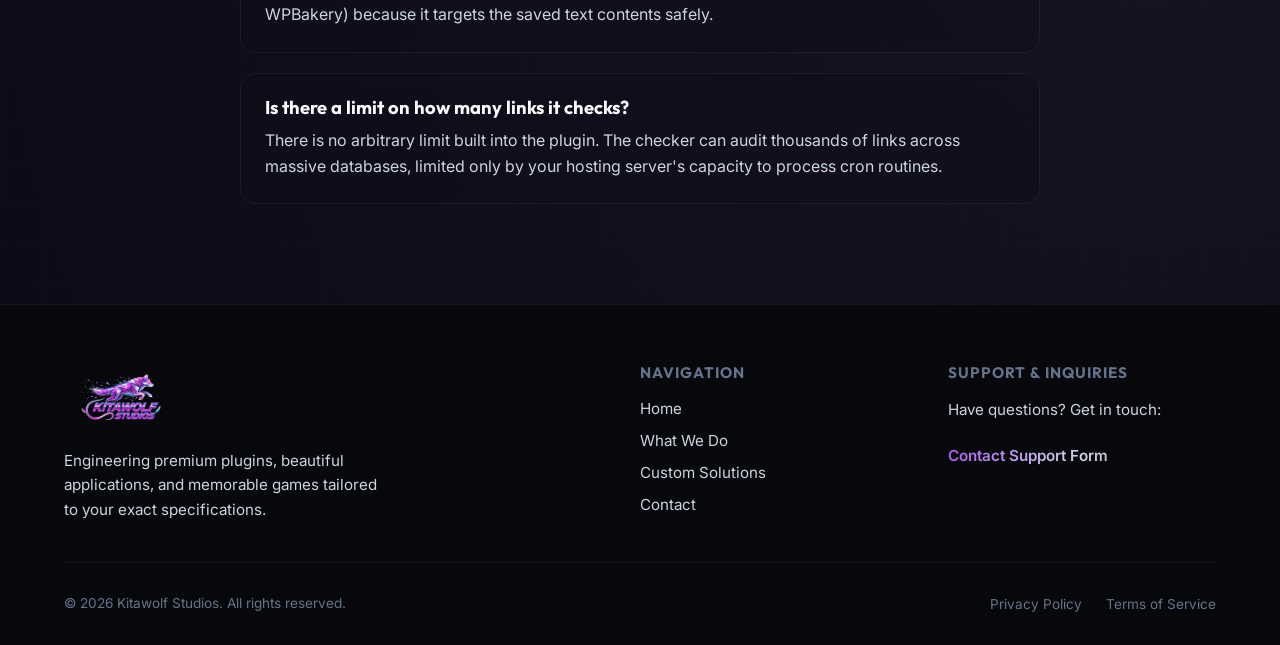
==== commit 245b063b: "feat: increase logo size and update WP Dead Links Checker details" ====
--- a/dead-links-checker.html
+++ b/dead-links-checker.html
@@ -166,8 +166,8 @@
     <!-- Product Hero -->
     <section class="product-hero container">
       <span class="hero-badge" style="border-color: rgba(var(--accent-pink-rgb), 0.2); background: rgba(var(--accent-pink-rgb), 0.1); color: var(--accent-pink);">WordPress Plugin</span>
-      <h1>Kitawolf <span class="gradient-text">Dead Links Checker</span></h1>
-      <p>Maintain your search engine authority and keep user experiences seamless. A high-performance, background crawler utility that scans, monitors, and edits broken links or missing media inside WordPress.</p>
+      <h1>WP <span class="gradient-text">Dead Links Checker & Fixer</span></h1>
+      <p>A premium, lightweight, and ultra-performant WordPress plugin to scan, find, and repair broken links directly from a stunning admin dashboard.</p>
       <div style="display: flex; gap: 16px; justify-content: center;">
         <a href="#pricing" class="btn btn-primary">Get License Key</a>
         <a href="#features" class="btn btn-secondary">Explore Features</a>
@@ -178,53 +178,53 @@
     <section class="section-padding" id="features" style="background: rgba(255,255,255,0.005); border-top: 1px solid var(--border-color); border-bottom: 1px solid var(--border-color);">
       <div class="container">
         <div class="section-header">
-          <span class="tag">Features List</span>
-          <h2>Automated SEO Protection</h2>
-          <p style="margin-top: 10px; max-width: 600px; margin-left: auto; margin-right: auto;">Keep search engine indexing spiders happy. Stop user frustration caused by clicking dead links.</p>
+          <span class="tag">How it Works</span>
+          <h2>Ultra-Performant, Zero Bloat</h2>
+          <p style="margin-top: 15px; max-width: 750px; margin-left: auto; margin-right: auto; line-height: 1.7;">Most broken link checkers for WordPress are notorious for bloating database tables and hogging server CPU resources—often leading to hosting provider bans. <strong>WP Dead Links Checker & Fixer</strong> was designed from the ground up to solve this, keeping scans gentle, rate-limited, and hyper-focused on what it does best.</p>
         </div>
 
         <div class="features-grid">
           <!-- Feature 1 -->
           <div class="feature-box glass-panel">
-            <div class="feature-icon">🚀</div>
-            <h3>High-Performance Crawler</h3>
-            <p>Runs asynchronous background worker routines using standard WordPress Cron, checking hundreds of internal and external links without impacting site load speeds.</p>
+            <div class="feature-icon">⚡</div>
+            <h3>Performant Batch Scanning</h3>
+            <p>Uses a client-driven AJAX batch scanner that processes posts in tiny chunks (with customizable rest intervals) to prevent CPU spikes and database lockups.</p>
           </div>
           <!-- Feature 2 -->
           <div class="feature-box glass-panel">
-            <div class="feature-icon">✏️</div>
-            <h3>Inline Link Editor</h3>
-            <p>Update or remove broken link URLs directly from the results dashboard without opening individual post editors or page builder screens.</p>
+            <div class="feature-icon">🎨</div>
+            <h3>Premium React Dashboard</h3>
+            <p>Restructured around a modern tabbed layout featuring global stats, interactive filtering, and real-time logs styled with custom typography.</p>
           </div>
           <!-- Feature 3 -->
           <div class="feature-box glass-panel">
-            <div class="feature-icon">🖼️</div>
-            <h3>Asset Verification</h3>
-            <p>Verifies not just text anchor tags (<code>&lt;a&gt;</code>), but image sources, embedded iframe objects, and stylesheet attachments to detect broken 404 assets.</p>
+            <div class="feature-icon">🛠️</div>
+            <h3>Direct Inline Repair</h3>
+            <p>Edit broken URLs or strip link tags (unlinking) directly inside the explorer table without having to open individual post editors.</p>
           </div>
           <!-- Feature 4 -->
           <div class="feature-box glass-panel">
-            <div class="feature-icon">📅</div>
-            <h3>Automated Scheduling</h3>
-            <p>Configure automated weekly, bi-weekly, or monthly crawler jobs so your link profile remains clean and healthy without manual audits.</p>
+            <div class="feature-icon">⏱️</div>
+            <h3>Quiet Cron Automation</h3>
+            <p>Schedule daily, weekly, or monthly scans that run quietly in the background. Administrators receive a single email notification only if broken links are discovered.</p>
           </div>
           <!-- Feature 5 -->
           <div class="feature-box glass-panel">
-            <div class="feature-icon">📈</div>
-            <h3>SEO Impact Alerts</h3>
-            <p>Flags critical search engine performance inhibitors like redirect chains, 301 loops, soft 404 statuses, and search bot blocking rules (noindex).</p>
+            <div class="feature-icon">🚫</div>
+            <h3>Smart Exclusions List</h3>
+            <p>Easily whitelist domains (like social media platforms or external services) to skip during scans, avoiding rate-limiting false positives.</p>
           </div>
           <!-- Feature 6 -->
           <div class="feature-box glass-panel">
-            <div class="feature-icon">✉️</div>
-            <h3>Email Notification Digests</h3>
-            <p>Receive comprehensive summaries and warnings directly in your inbox after each automated crawling process completes.</p>
+            <div class="feature-icon">🔑</div>
+            <h3>Lemon Squeezy Integration</h3>
+            <p>Native licensing support using Lemon Squeezy's License API for simple activation, deactivation, and verification in your WP admin.</p>
           </div>
           <!-- Feature 7 -->
           <div class="feature-box glass-panel" style="grid-column: 1 / -1; text-align: center; align-items: center; max-width: 600px; margin: 0 auto;">
-            <div class="feature-icon">🔒</div>
-            <h3>Privacy & Autonomy</h3>
-            <p>100% self-hosted engine. All checks run directly from your server without routing your internal database links or user paths through external servers.</p>
+            <div class="feature-icon">🔄</div>
+            <h3>Off-Repository Auto-Updates</h3>
+            <p>Complete lifecycle updater hooks allowing premium users to update the plugin natively within their WordPress dashboard.</p>
           </div>
         </div>
       </div>
@@ -305,7 +305,7 @@
       <div class="footer-grid">
         <div class="footer-about">
           <a href="index.html" class="logo">
-            <img src="kitawolf-logo.png" alt="Kitawolf Studios Logo" class="logo-img" style="height: 48px;">
+            <img src="kitawolf-logo.png" alt="Kitawolf Studios Logo" class="logo-img" style="height: 64px;">
           </a>
           <p>Engineering premium plugins, beautiful applications, and memorable games tailored to your exact specifications.</p>
         </div>
--- a/index.css
+++ b/index.css
@@ -169,14 +169,14 @@
 }
 
 .logo-img {
-  height: 38px;
+  height: 50px;
   width: auto;
   display: block;
   transition: var(--transition-normal);
 }
 
 header.scrolled .logo-img {
-  height: 30px;
+  height: 40px;
 }
 
 .nav-links {
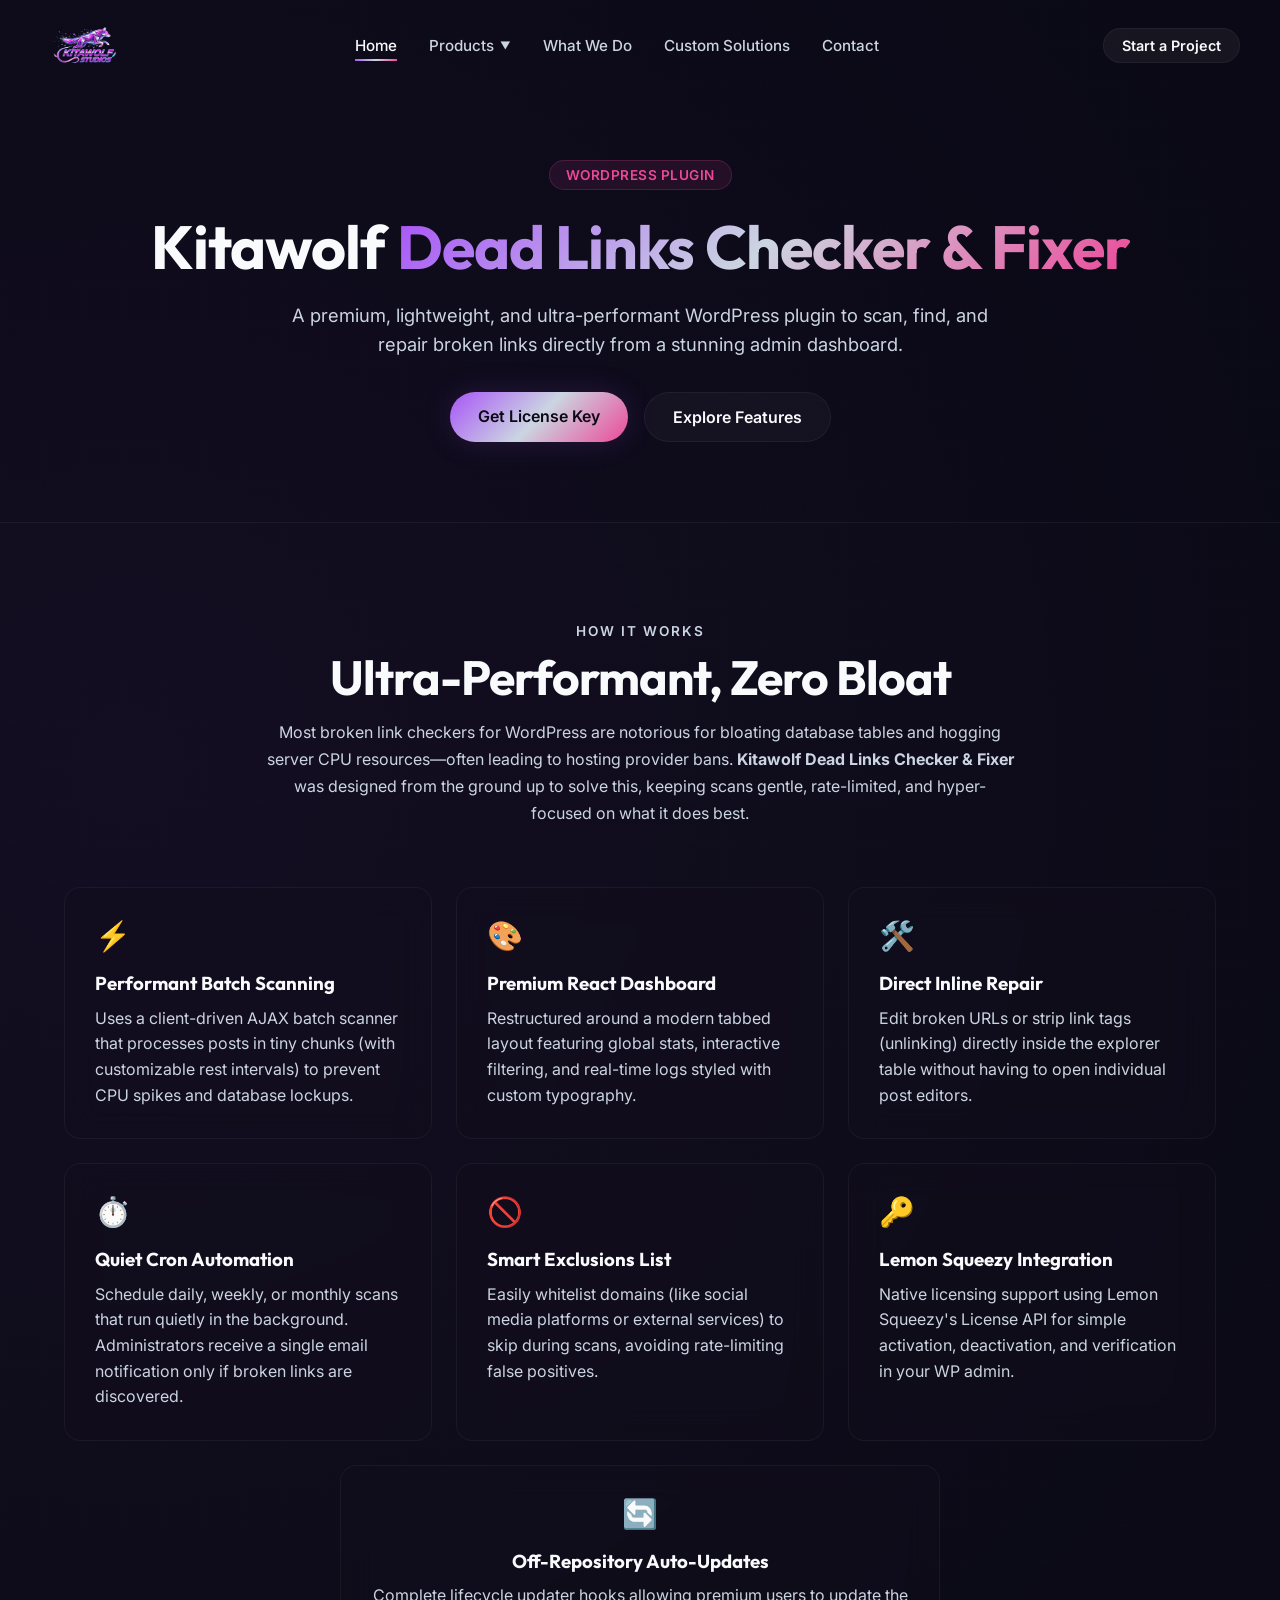
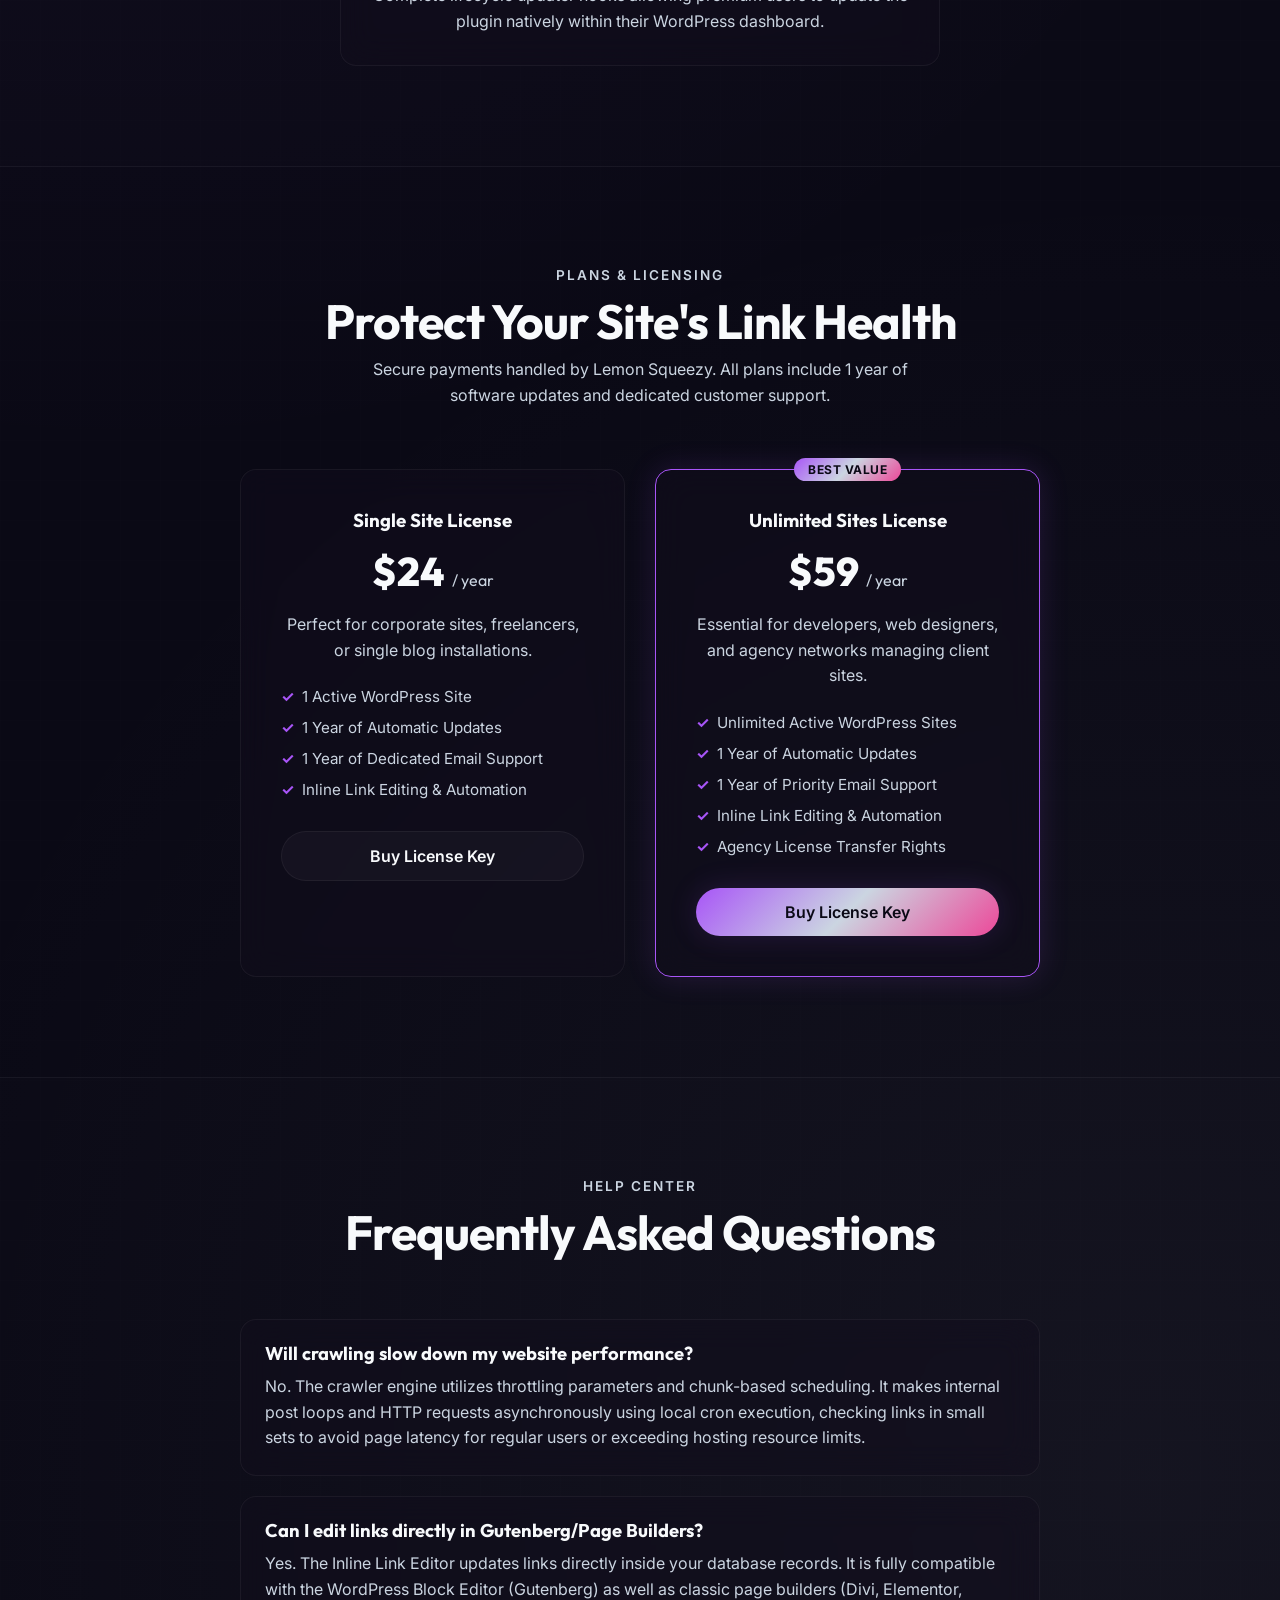
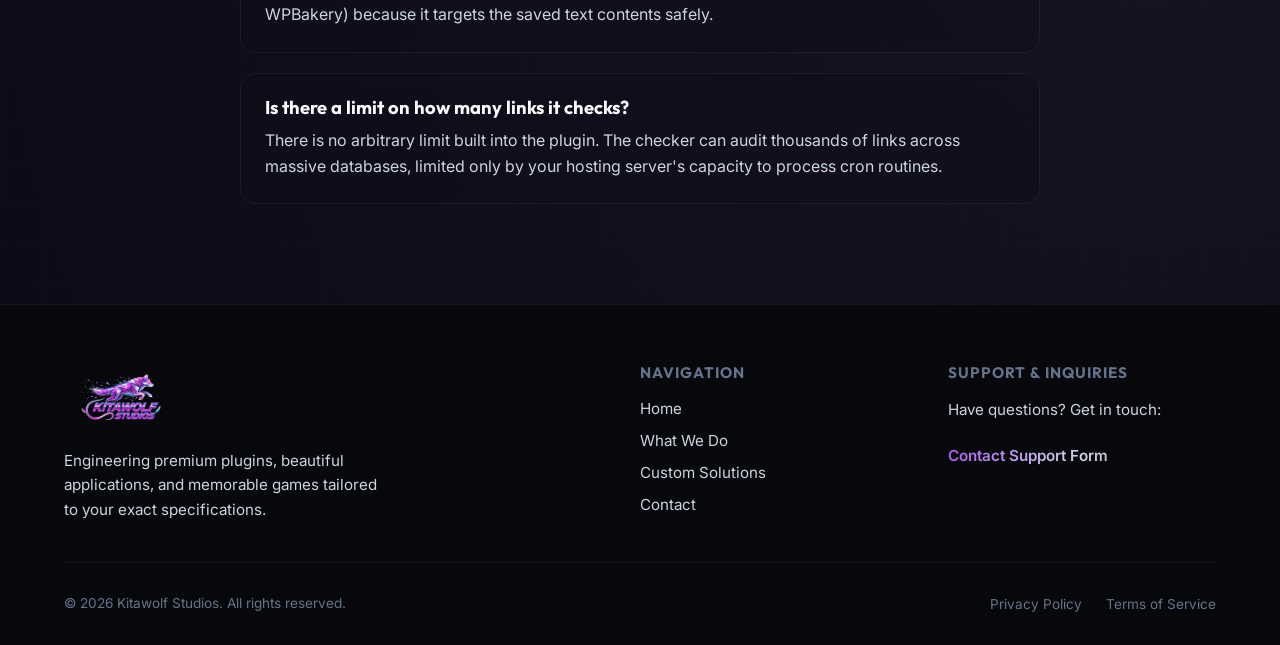
==== commit f0b13118: "chore: rename dead links checker references to prefix with Kitawolf brand" ====
--- a/dead-links-checker.html
+++ b/dead-links-checker.html
@@ -3,7 +3,7 @@
 <head>
   <meta charset="UTF-8">
   <meta name="viewport" content="width=device-width, initial-scale=1.0">
-  <title>Dead Links Checker | WordPress Plugin | Kitawolf Studios</title>
+  <title>Kitawolf Dead Links Checker & Fixer | WordPress Plugin</title>
   
   <!-- SEO Meta Tags -->
   <meta name="description" content="Preserve your search engine rankings and UX. High-performance self-hosted WordPress plugin to crawl, monitor, and repair broken links and 404 image sources.">
@@ -166,7 +166,7 @@
     <!-- Product Hero -->
     <section class="product-hero container">
       <span class="hero-badge" style="border-color: rgba(var(--accent-pink-rgb), 0.2); background: rgba(var(--accent-pink-rgb), 0.1); color: var(--accent-pink);">WordPress Plugin</span>
-      <h1>WP <span class="gradient-text">Dead Links Checker & Fixer</span></h1>
+      <h1>Kitawolf <span class="gradient-text">Dead Links Checker & Fixer</span></h1>
       <p>A premium, lightweight, and ultra-performant WordPress plugin to scan, find, and repair broken links directly from a stunning admin dashboard.</p>
       <div style="display: flex; gap: 16px; justify-content: center;">
         <a href="#pricing" class="btn btn-primary">Get License Key</a>
@@ -180,7 +180,7 @@
         <div class="section-header">
           <span class="tag">How it Works</span>
           <h2>Ultra-Performant, Zero Bloat</h2>
-          <p style="margin-top: 15px; max-width: 750px; margin-left: auto; margin-right: auto; line-height: 1.7;">Most broken link checkers for WordPress are notorious for bloating database tables and hogging server CPU resources—often leading to hosting provider bans. <strong>WP Dead Links Checker & Fixer</strong> was designed from the ground up to solve this, keeping scans gentle, rate-limited, and hyper-focused on what it does best.</p>
+          <p style="margin-top: 15px; max-width: 750px; margin-left: auto; margin-right: auto; line-height: 1.7;">Most broken link checkers for WordPress are notorious for bloating database tables and hogging server CPU resources—often leading to hosting provider bans. <strong>Kitawolf Dead Links Checker & Fixer</strong> was designed from the ground up to solve this, keeping scans gentle, rate-limited, and hyper-focused on what it does best.</p>
         </div>
 
         <div class="features-grid">
--- a/index.css
+++ b/index.css
@@ -181,11 +181,14 @@
 
 .nav-links {
   display: flex;
+  align-items: center;
   gap: 32px;
   list-style: none;
 }
 
 .nav-links a {
+  display: inline-flex;
+  align-items: center;
   font-size: 0.95rem;
   font-weight: 500;
   color: var(--text-secondary);
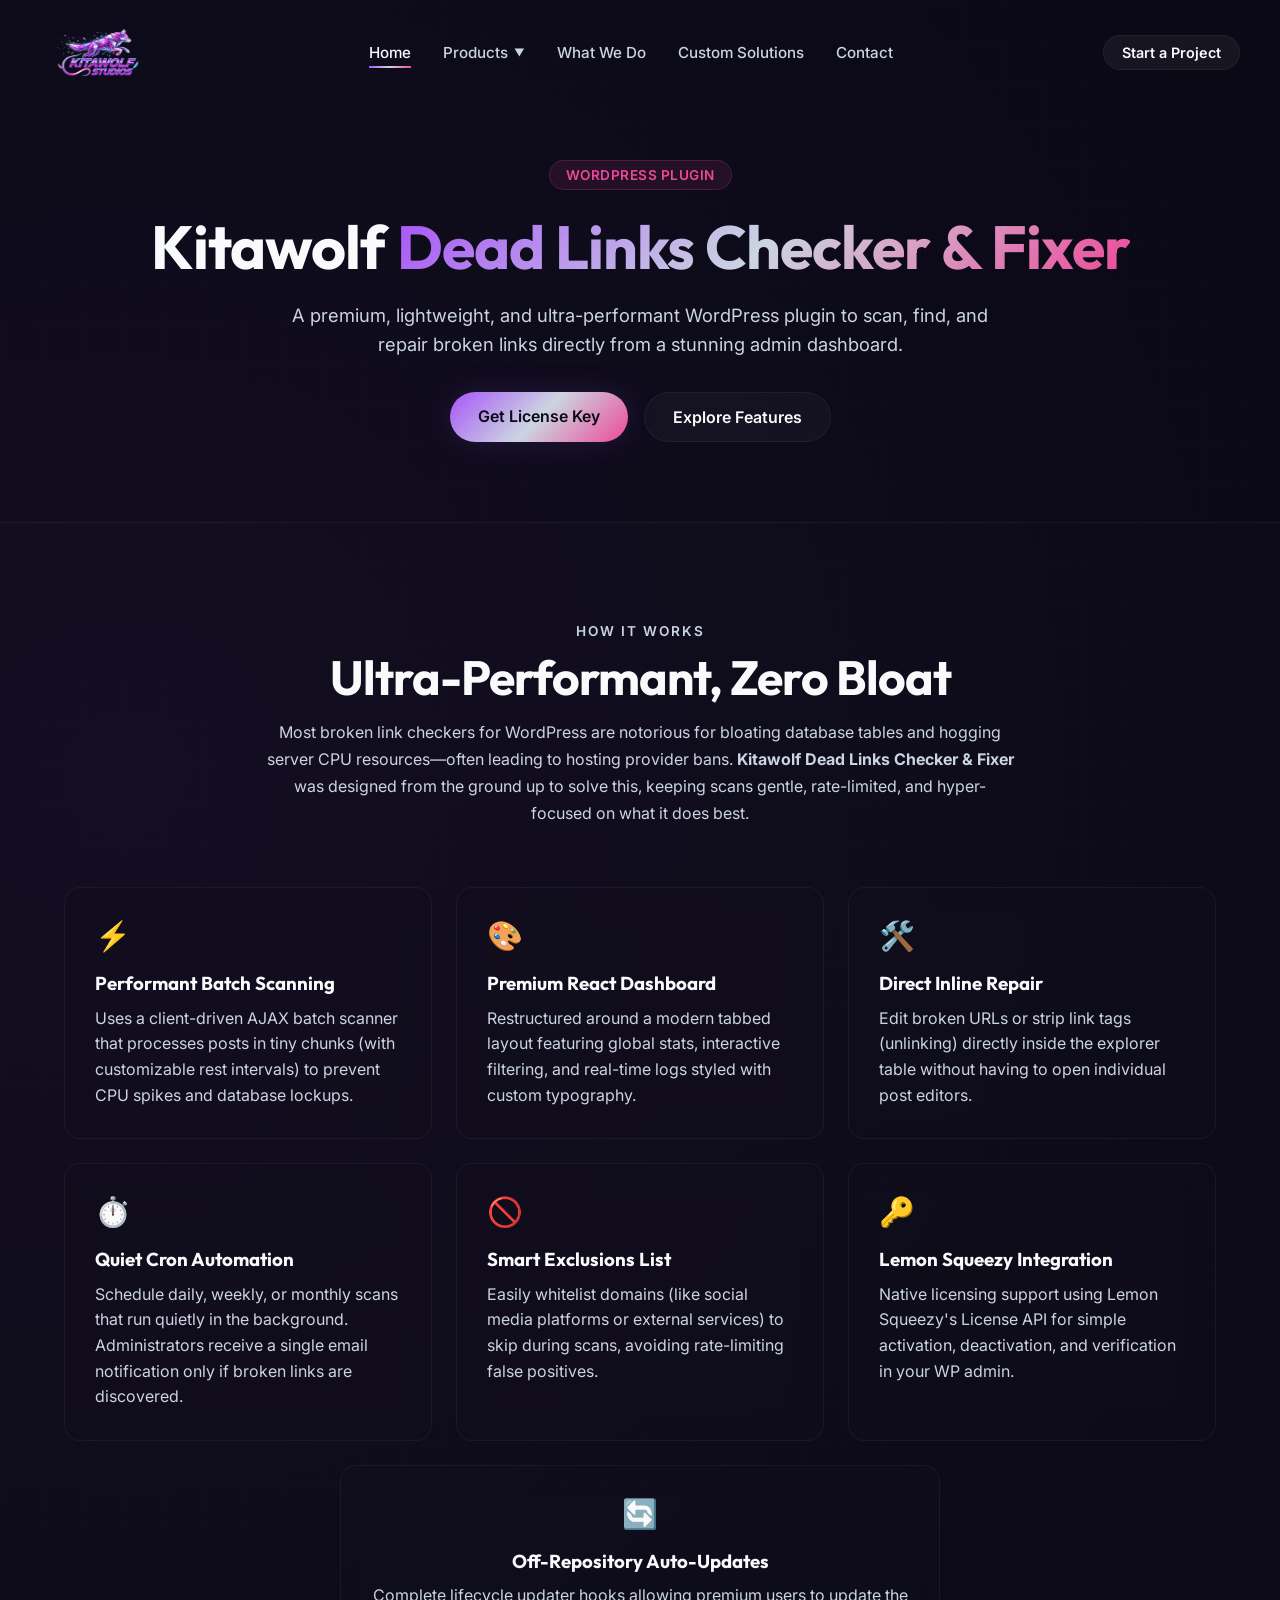
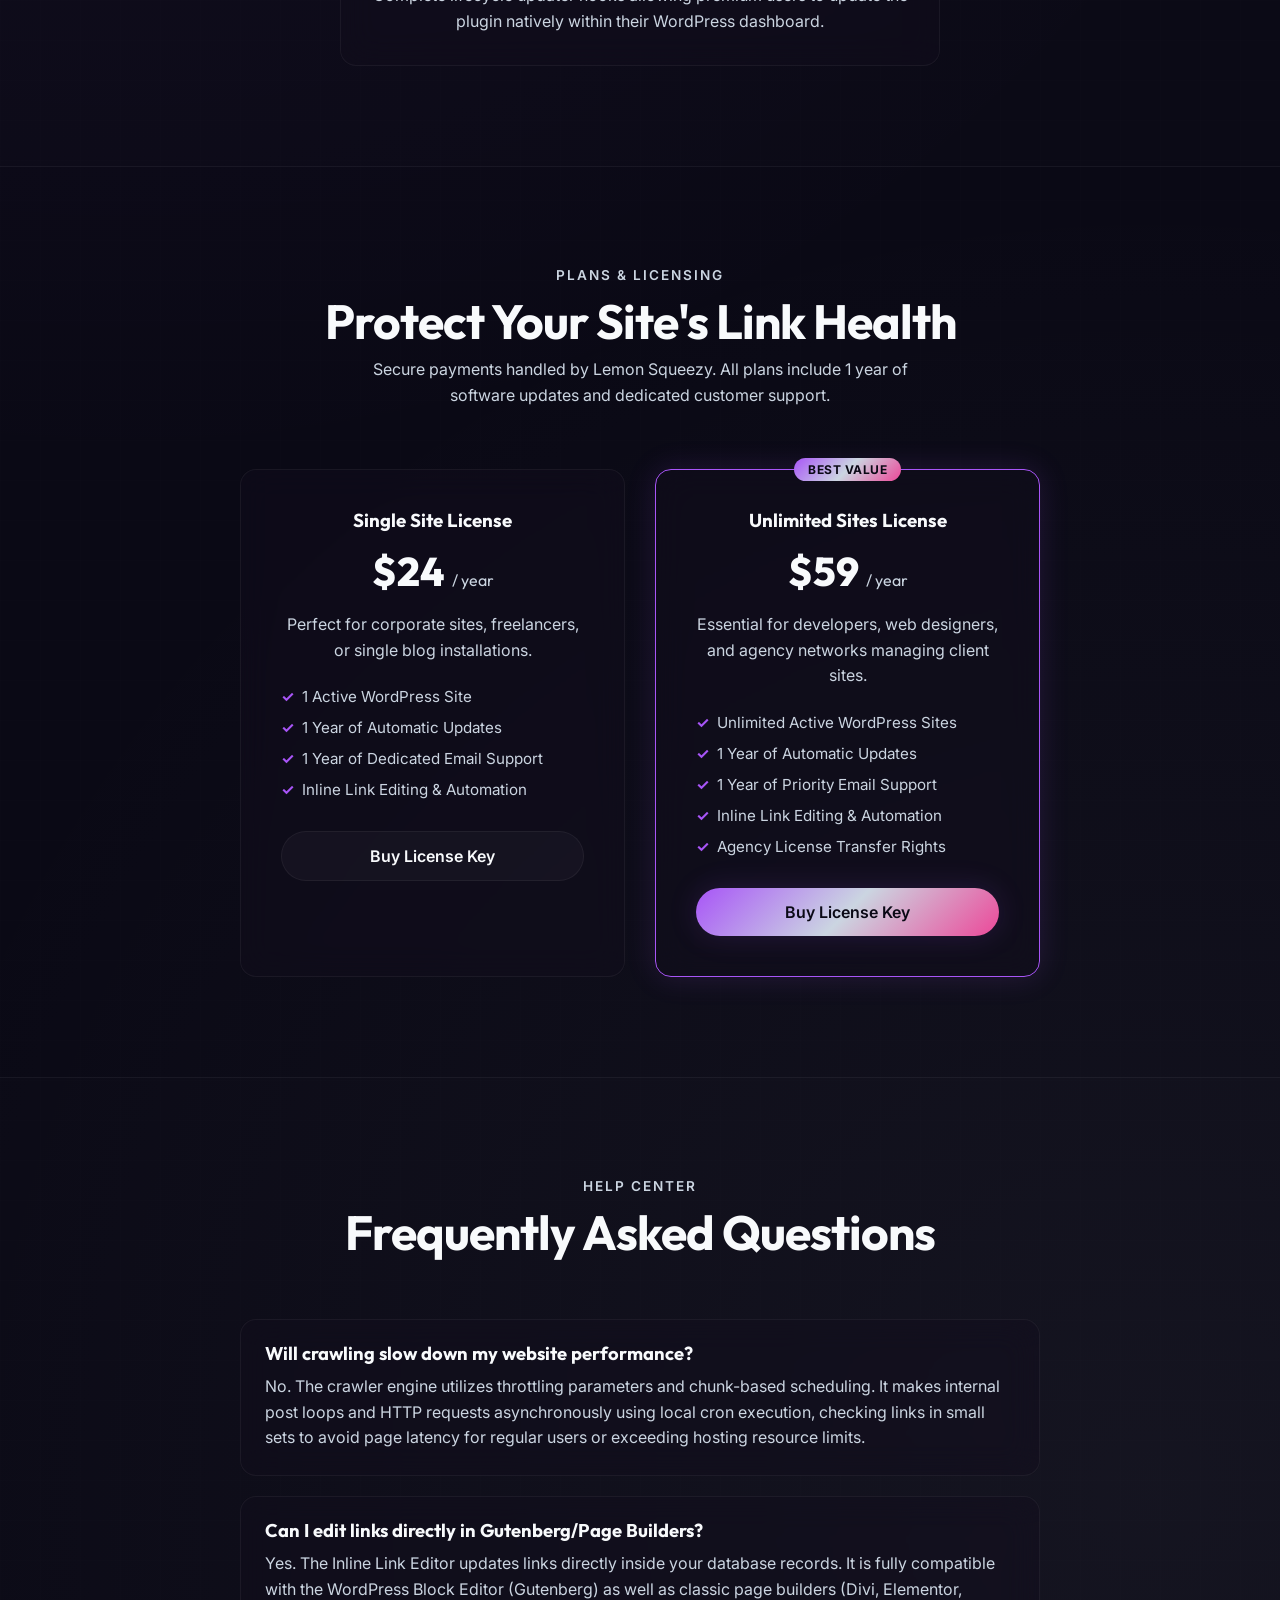
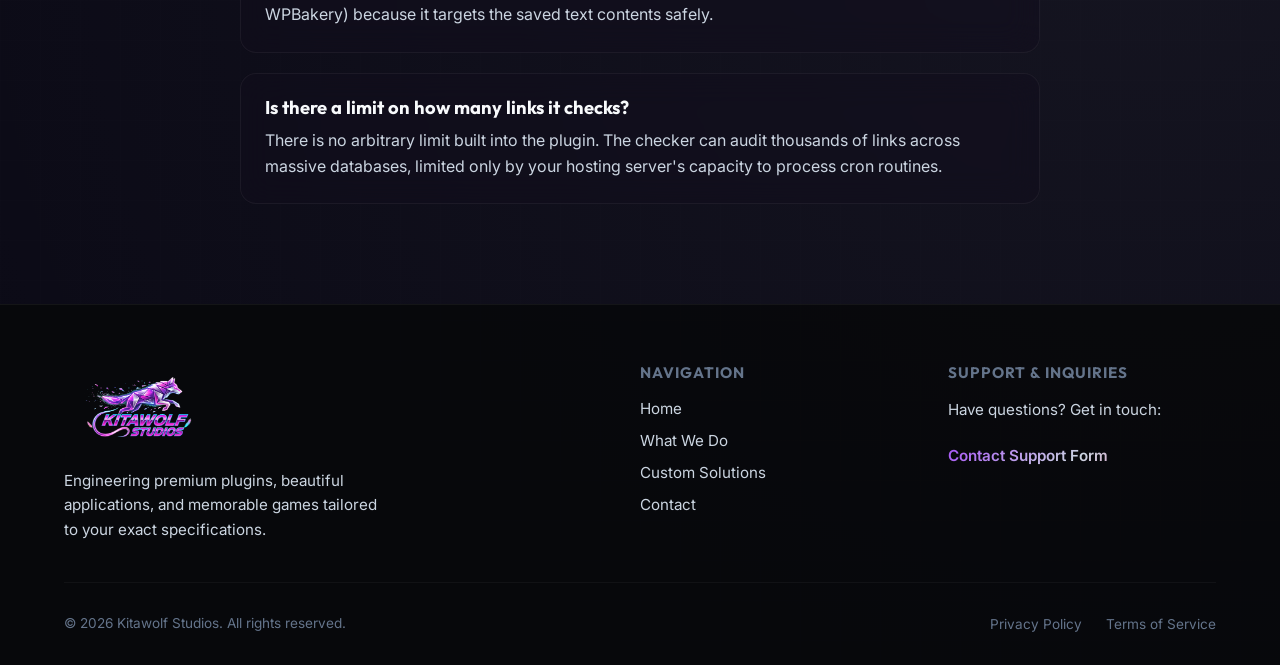
==== commit 2c7d44bd: "chore: increase logo size by 30% in headers and footers across all pages" ====
--- a/dead-links-checker.html
+++ b/dead-links-checker.html
@@ -141,8 +141,8 @@
           <li class="dropdown active" id="dropdown-products">
             <a href="#" class="dropdown-toggle" id="link-products" aria-haspopup="true" aria-expanded="false">Products <span class="chevron">▼</span></a>
             <ul class="dropdown-menu open">
-              <li><a href="shortcode-cleaner.html" id="link-prod-cleaner">Shortcode Cleaner</a></li>
-              <li><a href="dead-links-checker.html" class="active" id="link-prod-links">Dead Links Checker</a></li>
+              <li><a href="shortcode-cleaner.html" id="link-prod-cleaner">Kitawolf Shortcode Cleaner</a></li>
+              <li><a href="dead-links-checker.html" class="active" id="link-prod-links">Kitawolf Dead Links Checker</a></li>
             </ul>
           </li>
           <li><a href="index.html#pillars" id="link-pillars">What We Do</a></li>
@@ -305,7 +305,7 @@
       <div class="footer-grid">
         <div class="footer-about">
           <a href="index.html" class="logo">
-            <img src="kitawolf-logo.png" alt="Kitawolf Studios Logo" class="logo-img" style="height: 64px;">
+            <img src="kitawolf-logo.png" alt="Kitawolf Studios Logo" class="logo-img" style="height: 84px;">
           </a>
           <p>Engineering premium plugins, beautiful applications, and memorable games tailored to your exact specifications.</p>
         </div>
--- a/index.css
+++ b/index.css
@@ -169,14 +169,14 @@
 }
 
 .logo-img {
-  height: 50px;
+  height: 65px;
   width: auto;
   display: block;
   transition: var(--transition-normal);
 }
 
 header.scrolled .logo-img {
-  height: 40px;
+  height: 52px;
 }
 
 .nav-links {
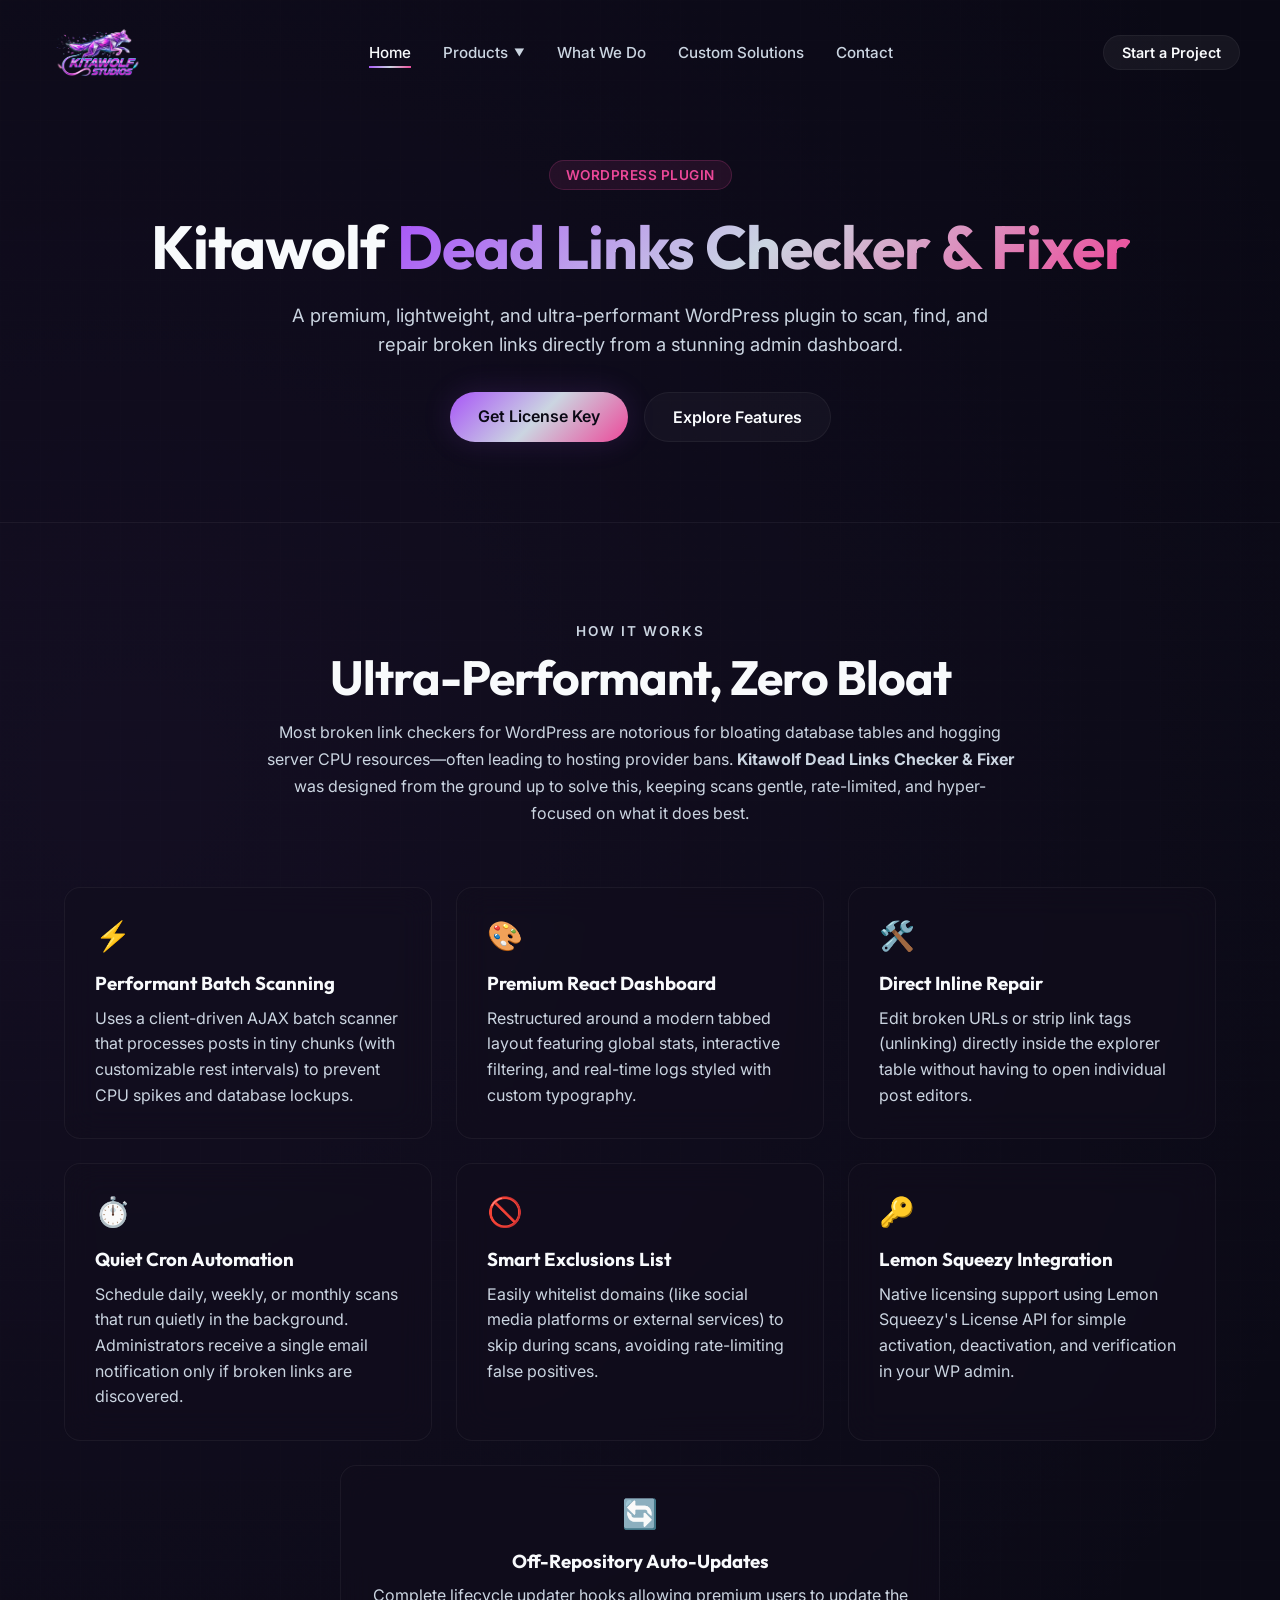
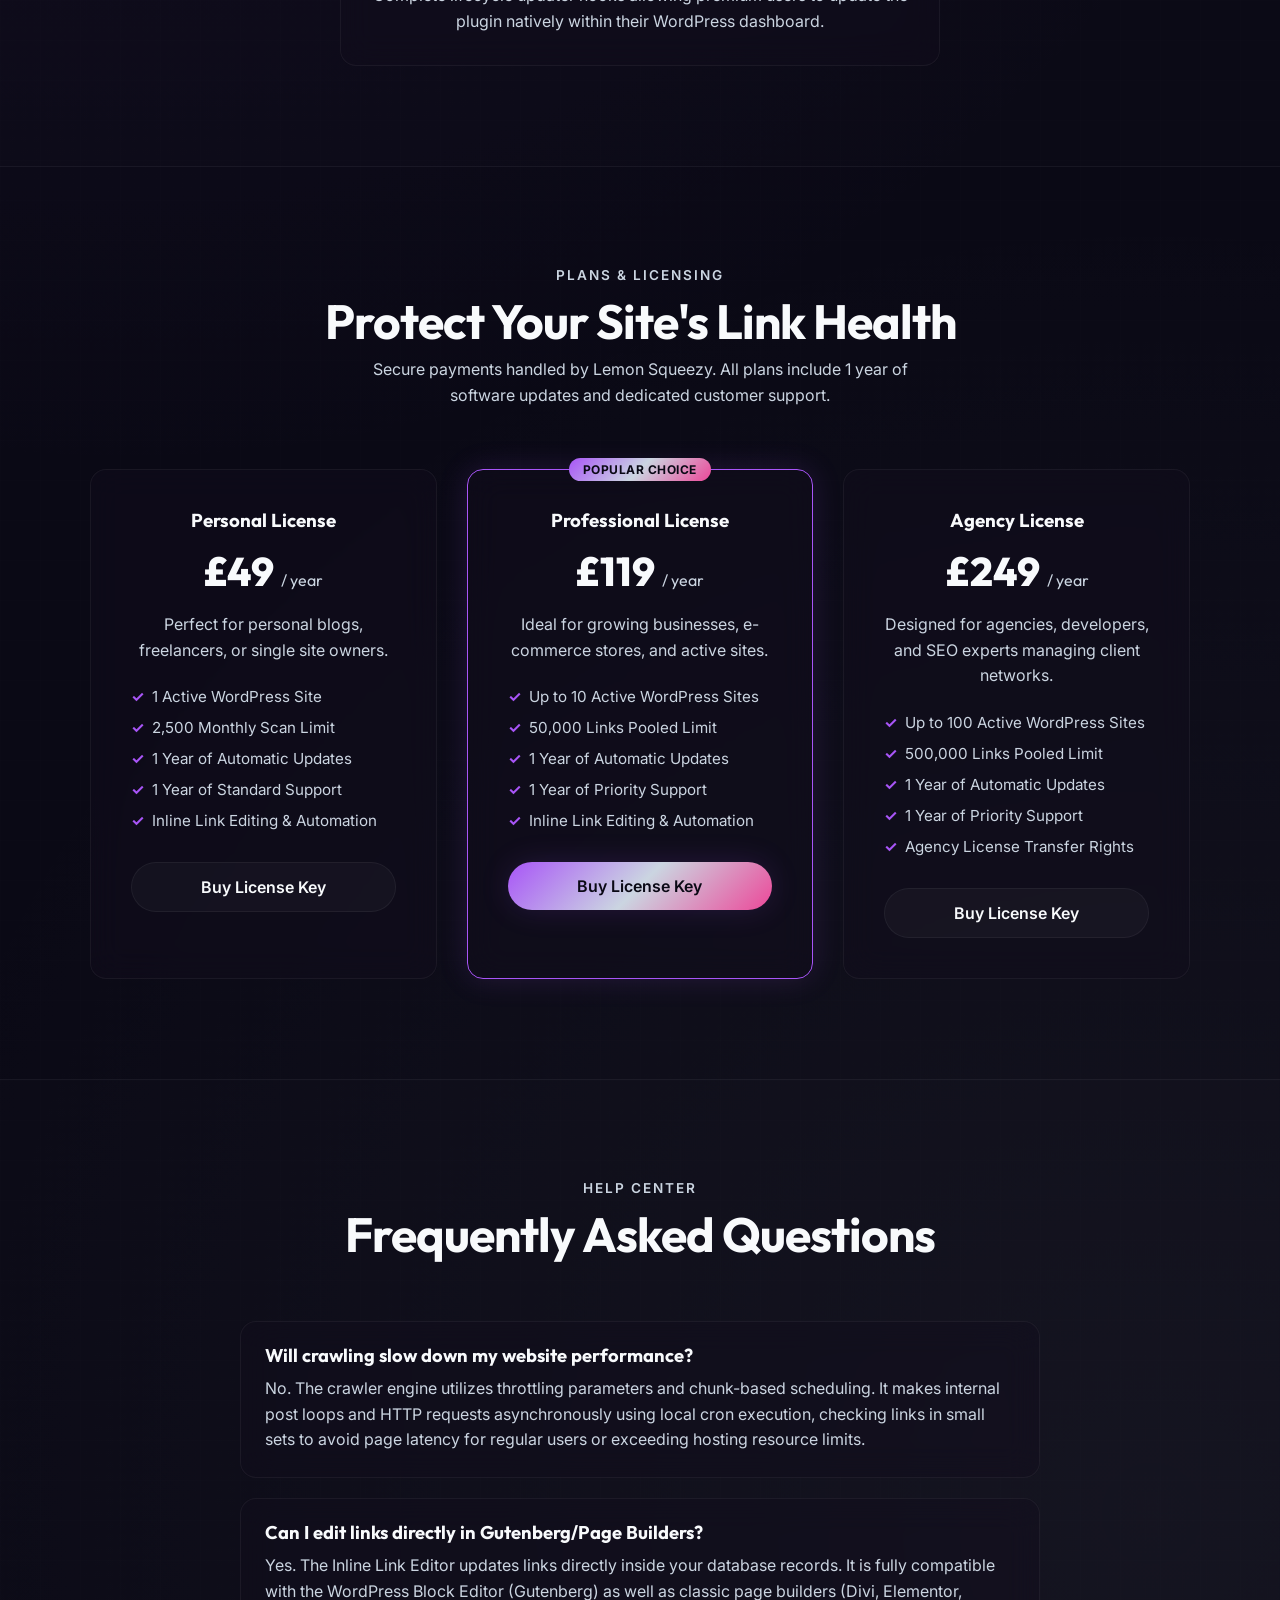
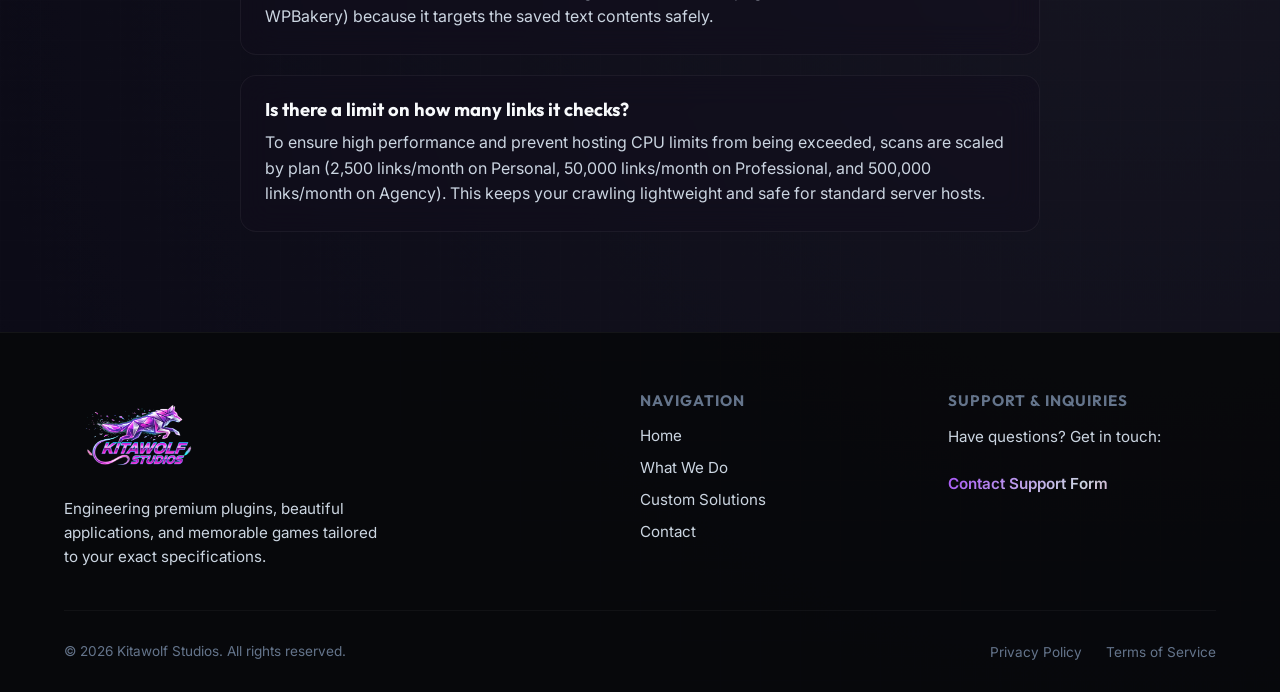
==== commit acad279d: "feat: implement 3-tier GBP pricing structure and update limits FAQ based on research results" ====
--- a/dead-links-checker.html
+++ b/dead-links-checker.html
@@ -51,7 +51,7 @@
       display: grid;
       grid-template-columns: repeat(auto-fit, minmax(300px, 1fr));
       gap: 30px;
-      max-width: 800px;
+      max-width: 1100px;
       margin: 40px auto 0;
     }
     .price-card {
@@ -240,34 +240,50 @@
         </div>
 
         <div class="pricing-grid">
-          <!-- Plan 1 -->
+          <!-- Plan 1: Personal -->
           <div class="price-card glass-panel">
-            <h3>Single Site License</h3>
-            <div class="price-tag">$24 <span>/ year</span></div>
-            <p>Perfect for corporate sites, freelancers, or single blog installations.</p>
+            <h3>Personal License</h3>
+            <div class="price-tag">£49 <span>/ year</span></div>
+            <p>Perfect for personal blogs, freelancers, or single site owners.</p>
             <ul class="price-features">
               <li>1 Active WordPress Site</li>
+              <li>2,500 Monthly Scan Limit</li>
               <li>1 Year of Automatic Updates</li>
-              <li>1 Year of Dedicated Email Support</li>
+              <li>1 Year of Standard Support</li>
               <li>Inline Link Editing & Automation</li>
             </ul>
-            <a href="#" class="btn btn-secondary" style="width: 100%;" id="buy-single-site">Buy License Key</a>
-          </div>
-
-          <!-- Plan 2 -->
+            <a href="#" class="btn btn-secondary" style="width: 100%;" id="buy-personal">Buy License Key</a>
+          </div>
+
+          <!-- Plan 2: Professional -->
           <div class="price-card glass-panel popular">
-            <span class="popular-badge">Best Value</span>
-            <h3>Unlimited Sites License</h3>
-            <div class="price-tag">$59 <span>/ year</span></div>
-            <p>Essential for developers, web designers, and agency networks managing client sites.</p>
+            <span class="popular-badge">Popular Choice</span>
+            <h3>Professional License</h3>
+            <div class="price-tag">£119 <span>/ year</span></div>
+            <p>Ideal for growing businesses, e-commerce stores, and active sites.</p>
             <ul class="price-features">
-              <li>Unlimited Active WordPress Sites</li>
+              <li>Up to 10 Active WordPress Sites</li>
+              <li>50,000 Links Pooled Limit</li>
               <li>1 Year of Automatic Updates</li>
-              <li>1 Year of Priority Email Support</li>
+              <li>1 Year of Priority Support</li>
               <li>Inline Link Editing & Automation</li>
+            </ul>
+            <a href="#" class="btn btn-primary" style="width: 100%;" id="buy-professional">Buy License Key</a>
+          </div>
+
+          <!-- Plan 3: Agency -->
+          <div class="price-card glass-panel">
+            <h3>Agency License</h3>
+            <div class="price-tag">£249 <span>/ year</span></div>
+            <p>Designed for agencies, developers, and SEO experts managing client networks.</p>
+            <ul class="price-features">
+              <li>Up to 100 Active WordPress Sites</li>
+              <li>500,000 Links Pooled Limit</li>
+              <li>1 Year of Automatic Updates</li>
+              <li>1 Year of Priority Support</li>
               <li>Agency License Transfer Rights</li>
             </ul>
-            <a href="#" class="btn btn-primary" style="width: 100%;" id="buy-unlimited-site">Buy License Key</a>
+            <a href="#" class="btn btn-secondary" style="width: 100%;" id="buy-agency">Buy License Key</a>
           </div>
         </div>
       </div>
@@ -292,7 +308,7 @@
           </div>
           <div class="faq-item glass-panel">
             <h3>Is there a limit on how many links it checks?</h3>
-            <p>There is no arbitrary limit built into the plugin. The checker can audit thousands of links across massive databases, limited only by your hosting server's capacity to process cron routines.</p>
+            <p>To ensure high performance and prevent hosting CPU limits from being exceeded, scans are scaled by plan (2,500 links/month on Personal, 50,000 links/month on Professional, and 500,000 links/month on Agency). This keeps your crawling lightweight and safe for standard server hosts.</p>
           </div>
         </div>
       </div>
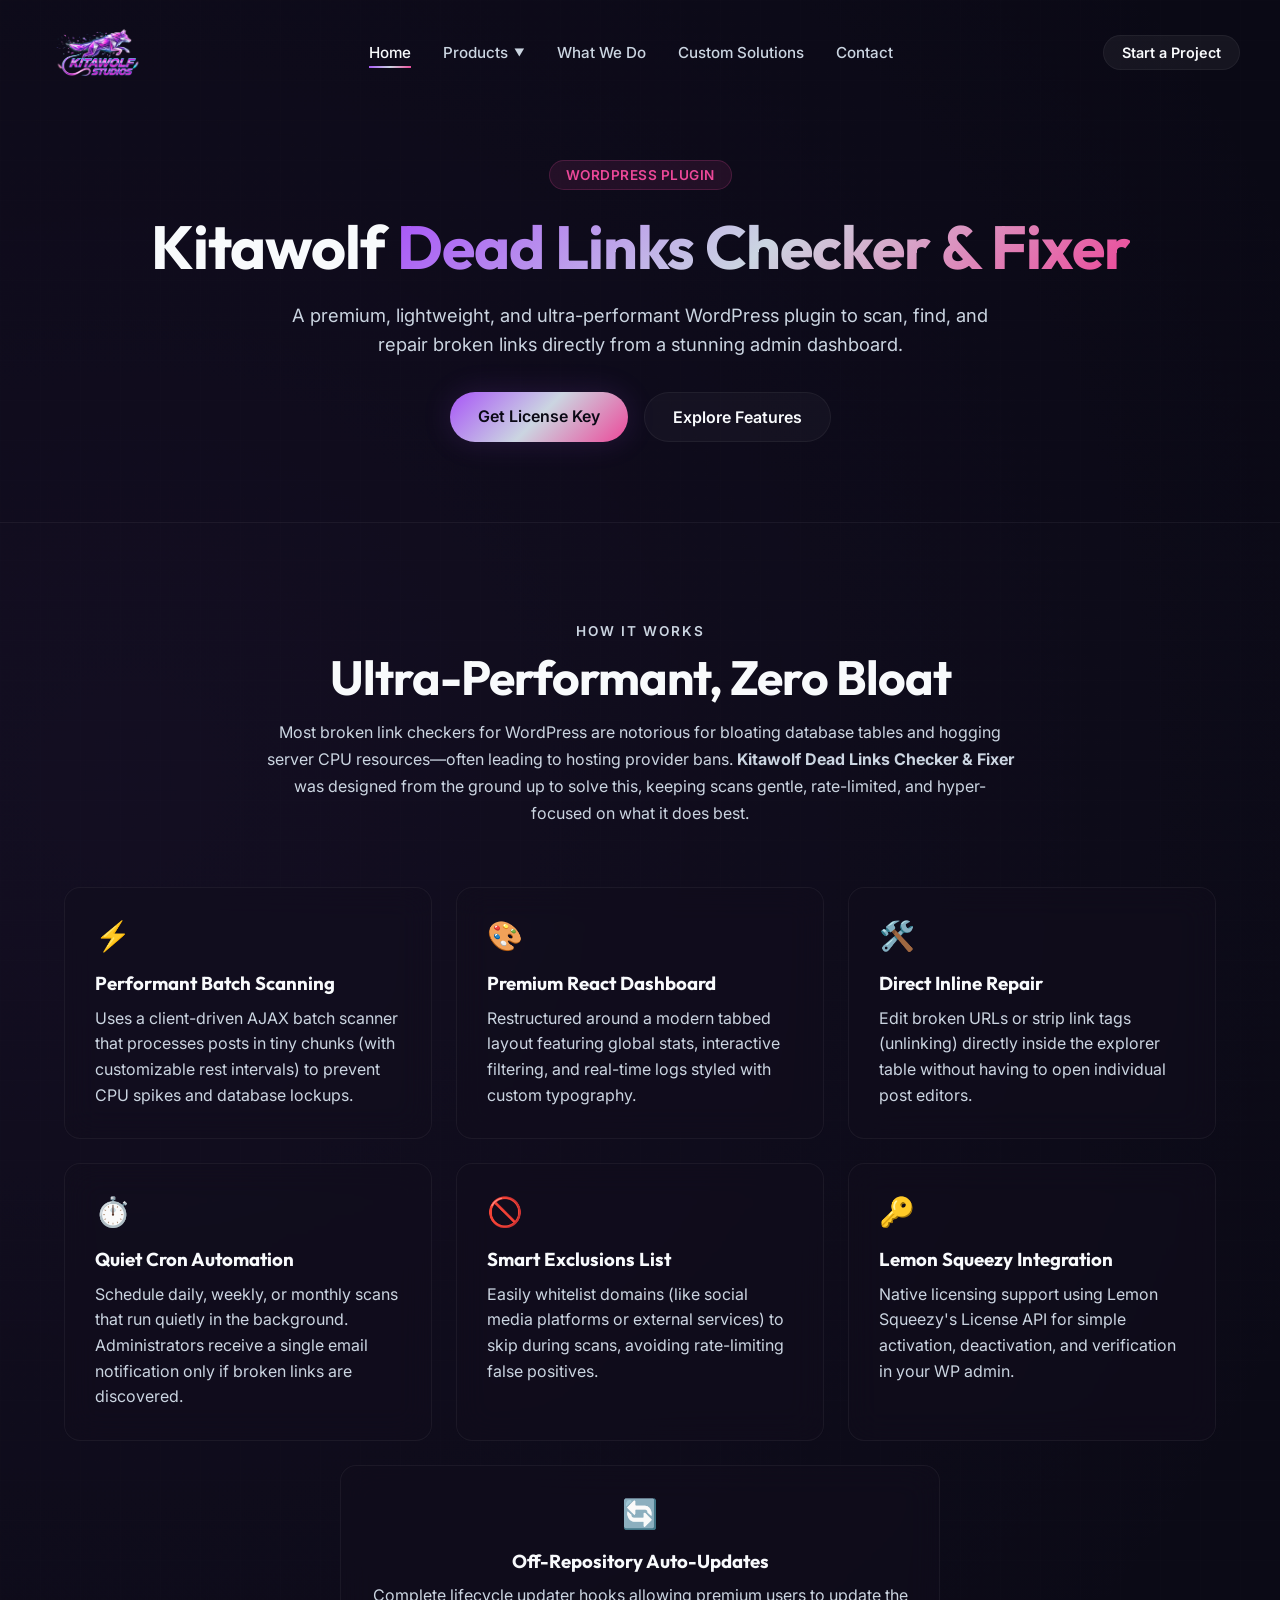
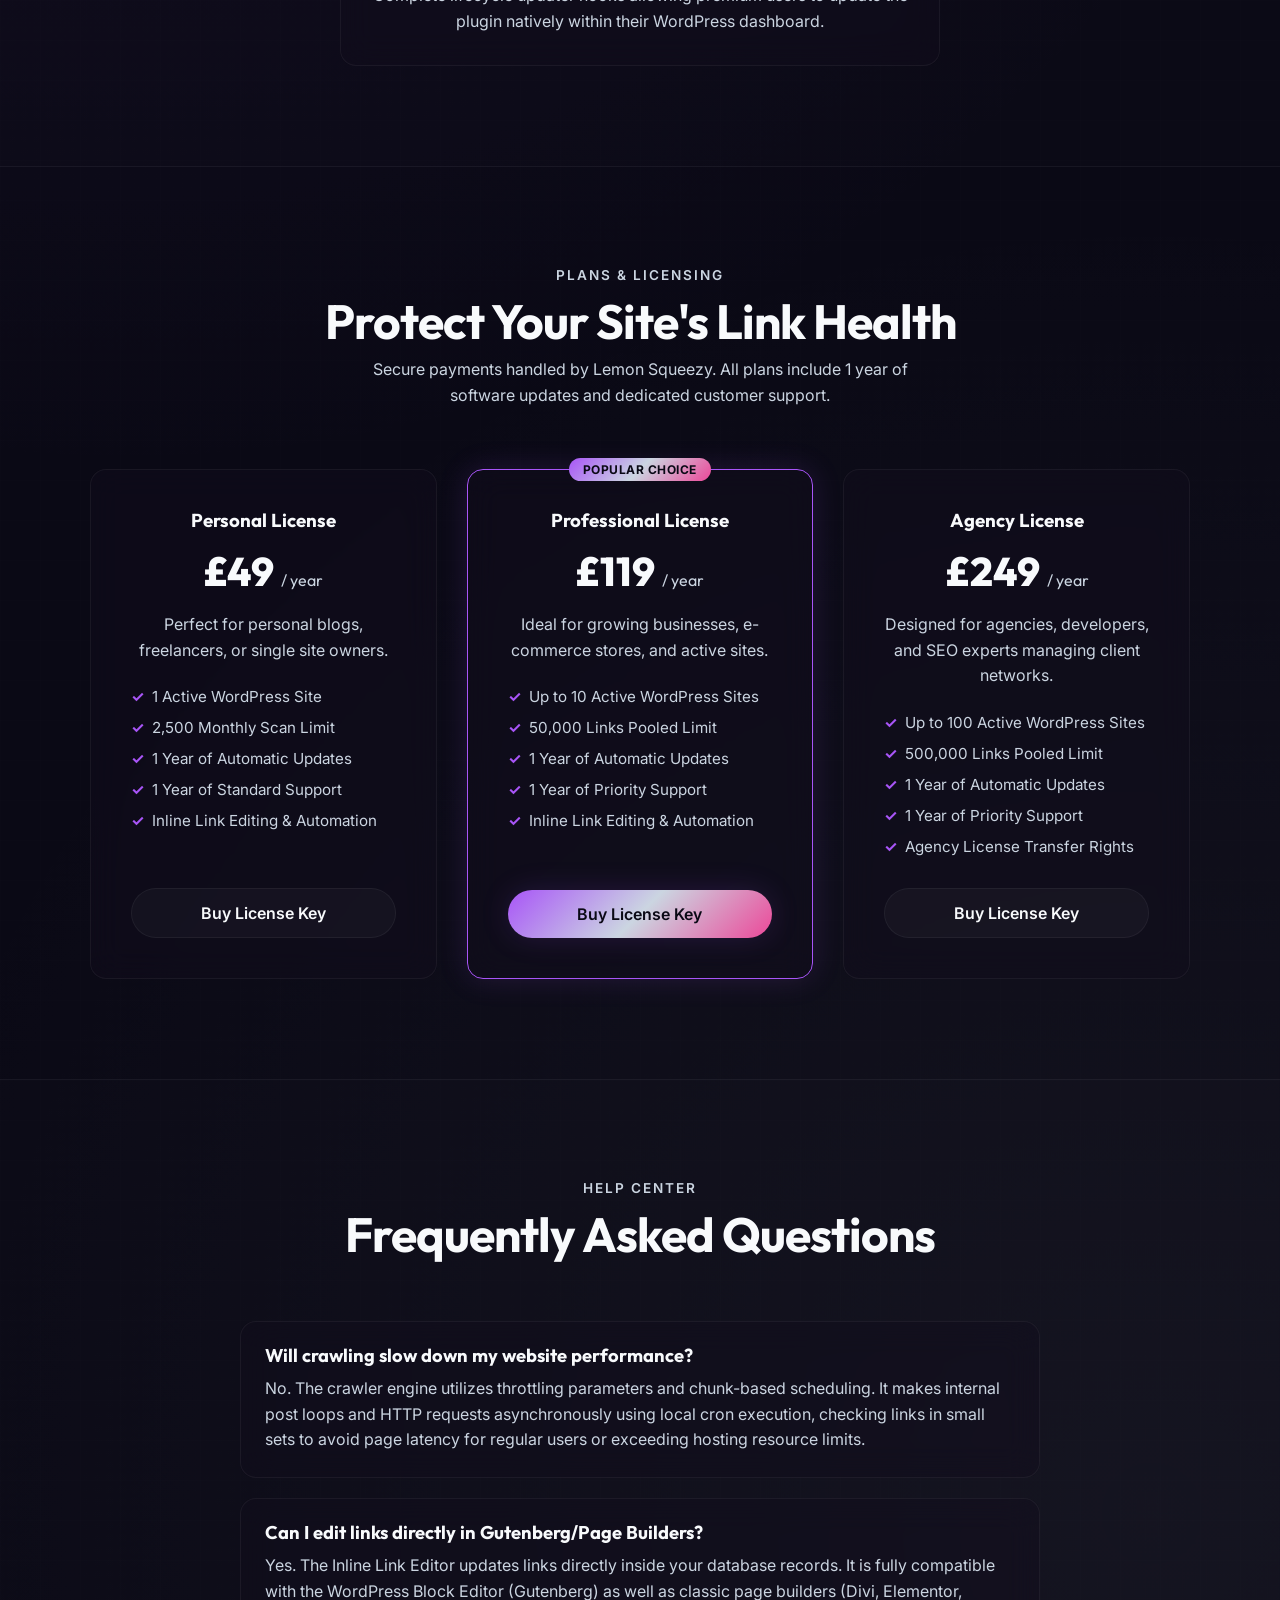
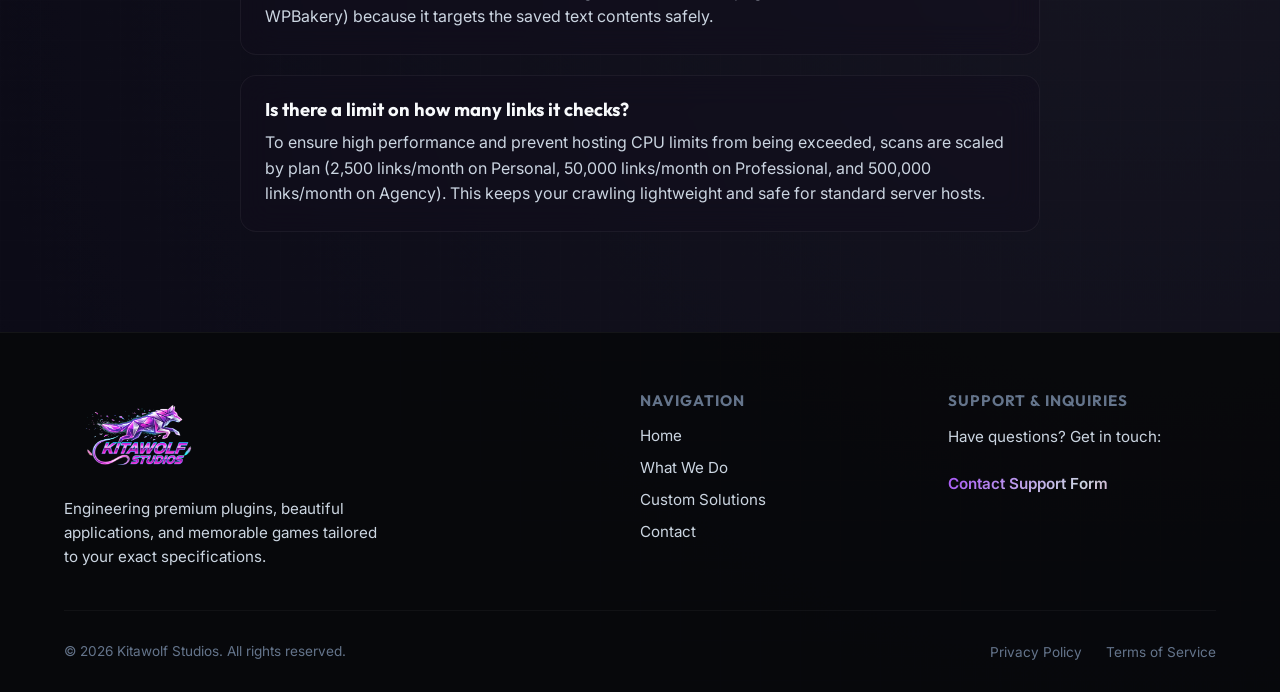
==== commit 83181368: "style: align pricing card buy buttons to the bottom using flex margin-top auto" ====
--- a/dead-links-checker.html
+++ b/dead-links-checker.html
@@ -252,7 +252,7 @@
               <li>1 Year of Standard Support</li>
               <li>Inline Link Editing & Automation</li>
             </ul>
-            <a href="#" class="btn btn-secondary" style="width: 100%;" id="buy-personal">Buy License Key</a>
+            <a href="#" class="btn btn-secondary" style="width: 100%; margin-top: auto;" id="buy-personal">Buy License Key</a>
           </div>
 
           <!-- Plan 2: Professional -->
@@ -268,7 +268,7 @@
               <li>1 Year of Priority Support</li>
               <li>Inline Link Editing & Automation</li>
             </ul>
-            <a href="#" class="btn btn-primary" style="width: 100%;" id="buy-professional">Buy License Key</a>
+            <a href="#" class="btn btn-primary" style="width: 100%; margin-top: auto;" id="buy-professional">Buy License Key</a>
           </div>
 
           <!-- Plan 3: Agency -->
@@ -283,7 +283,7 @@
               <li>1 Year of Priority Support</li>
               <li>Agency License Transfer Rights</li>
             </ul>
-            <a href="#" class="btn btn-secondary" style="width: 100%;" id="buy-agency">Buy License Key</a>
+            <a href="#" class="btn btn-secondary" style="width: 100%; margin-top: auto;" id="buy-agency">Buy License Key</a>
           </div>
         </div>
       </div>
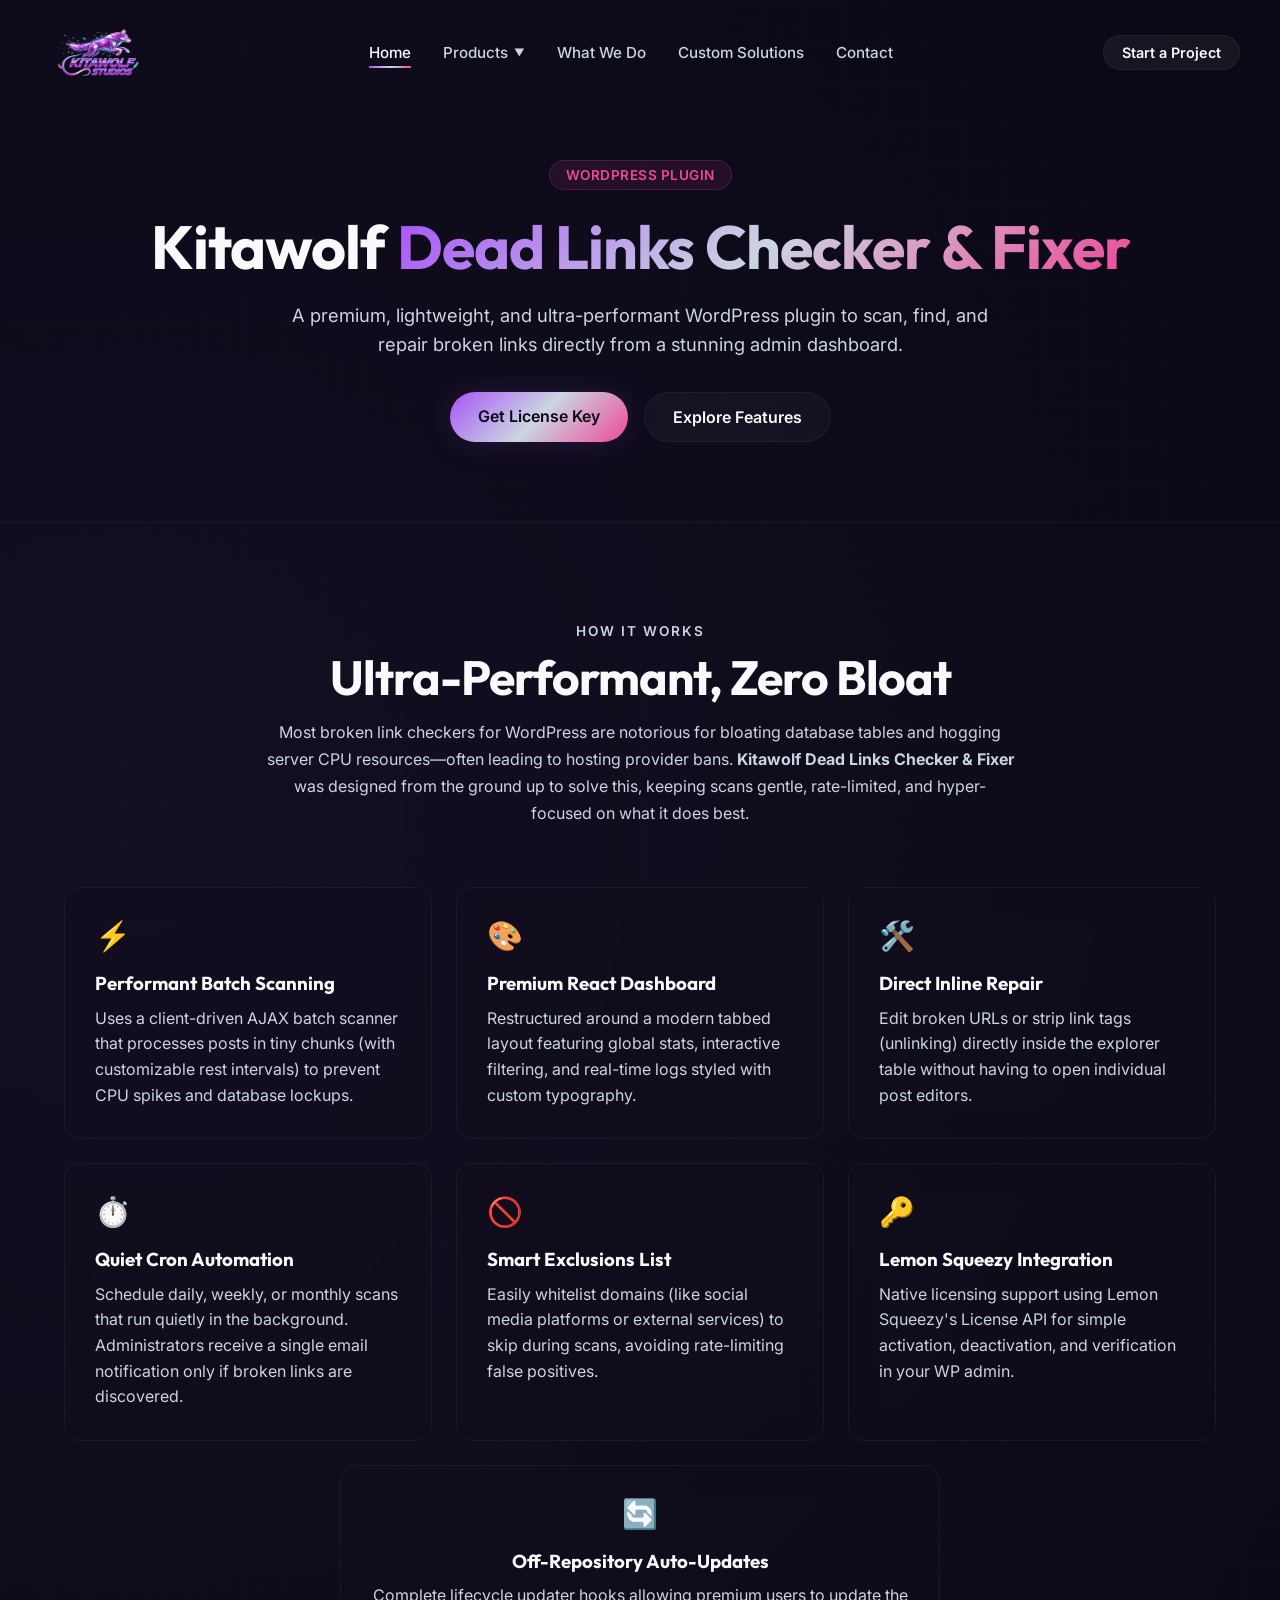
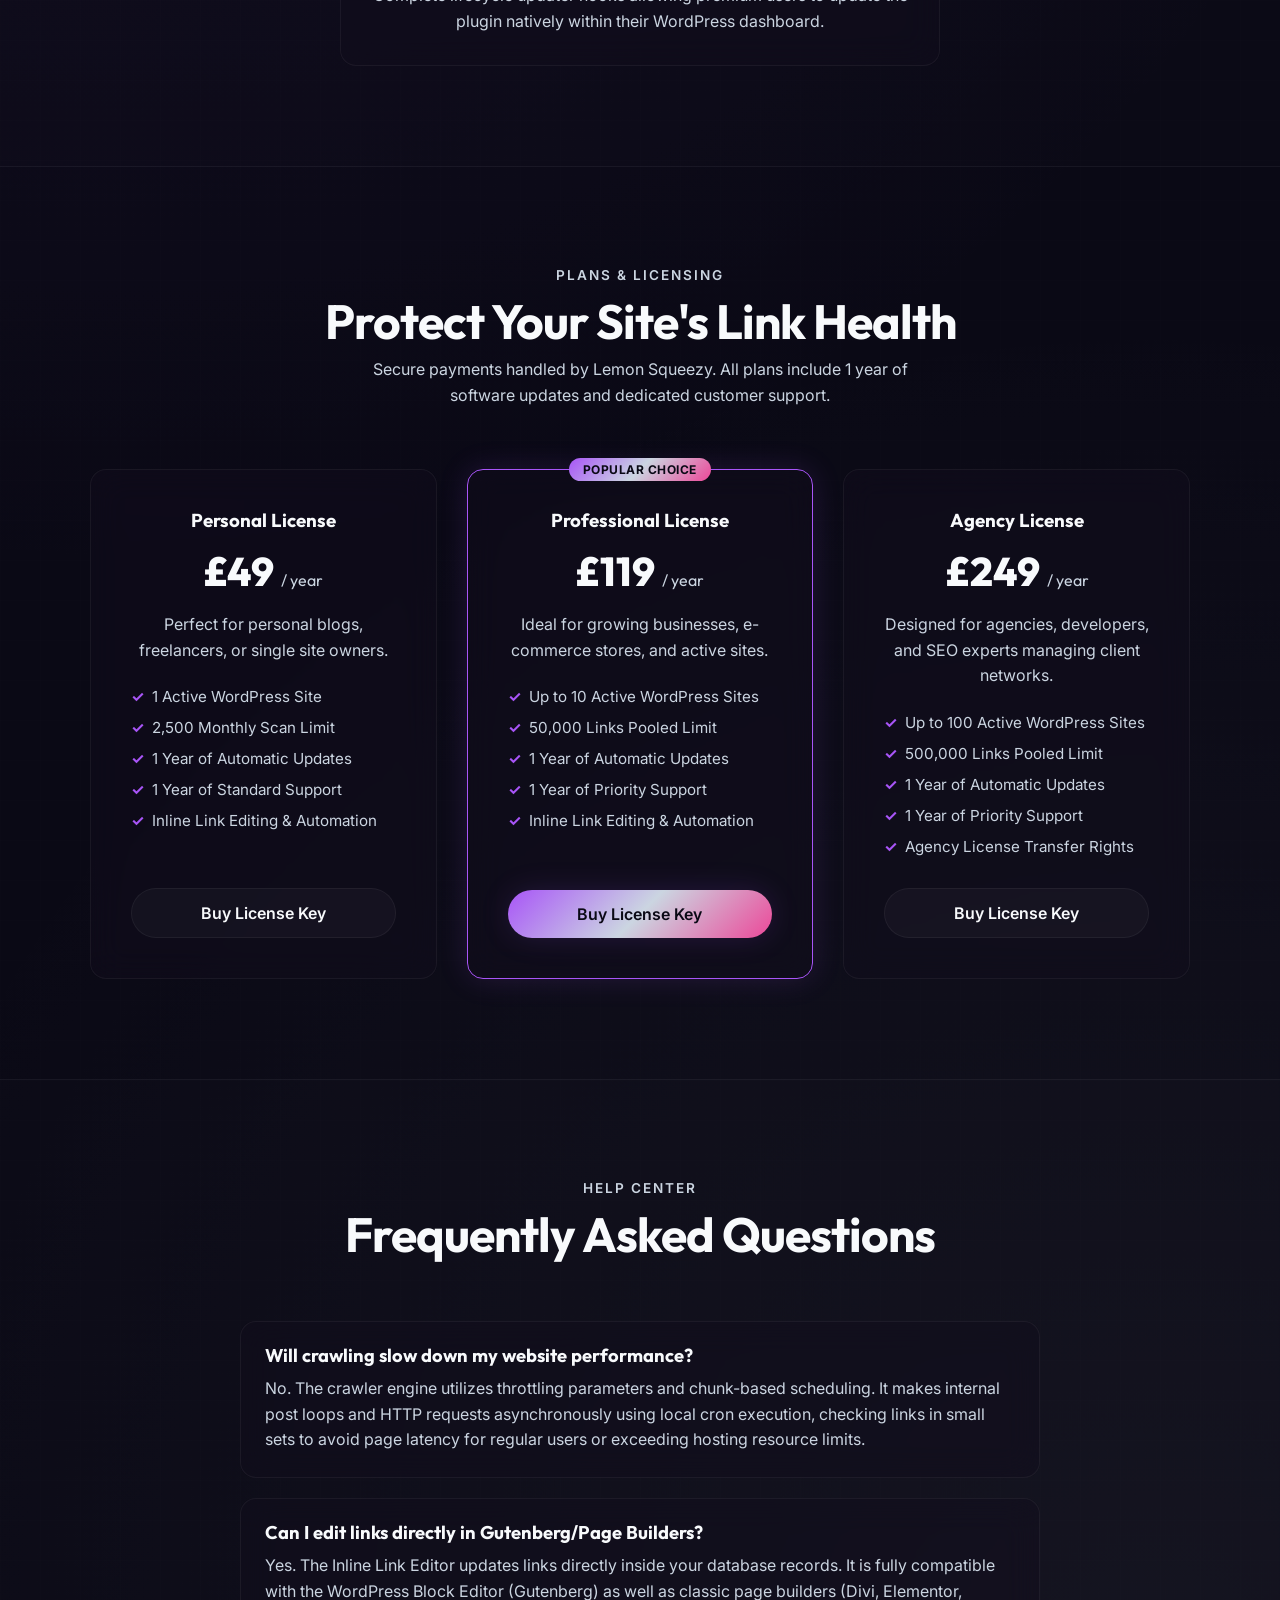
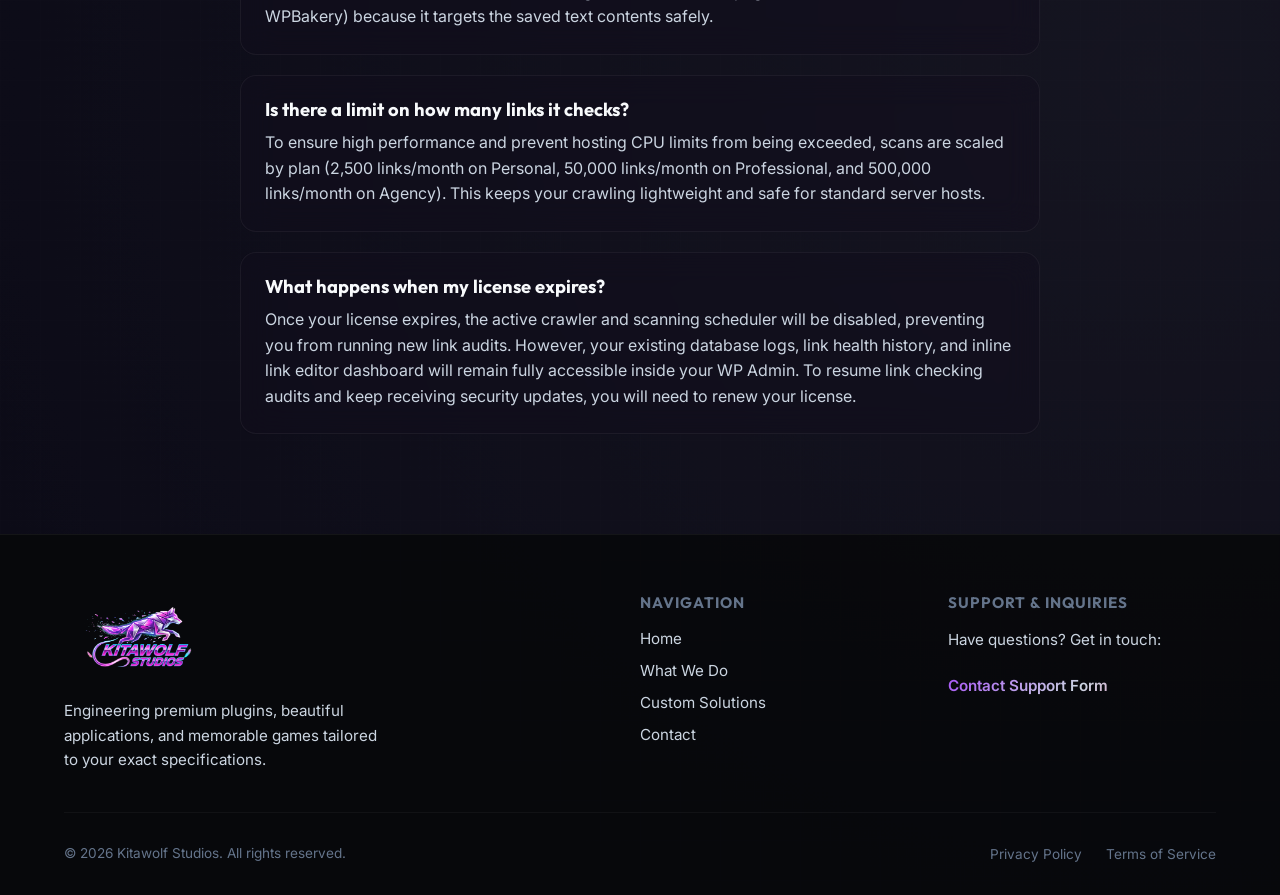
==== commit 0a0d19d1: "feat: refine license expiration FAQ behavior for both plugins based on industry standards" ====
--- a/dead-links-checker.html
+++ b/dead-links-checker.html
@@ -310,6 +310,10 @@
             <h3>Is there a limit on how many links it checks?</h3>
             <p>To ensure high performance and prevent hosting CPU limits from being exceeded, scans are scaled by plan (2,500 links/month on Personal, 50,000 links/month on Professional, and 500,000 links/month on Agency). This keeps your crawling lightweight and safe for standard server hosts.</p>
           </div>
+          <div class="faq-item glass-panel">
+            <h3>What happens when my license expires?</h3>
+            <p>Once your license expires, the active crawler and scanning scheduler will be disabled, preventing you from running new link audits. However, your existing database logs, link health history, and inline link editor dashboard will remain fully accessible inside your WP Admin. To resume link checking audits and keep receiving security updates, you will need to renew your license.</p>
+          </div>
         </div>
       </div>
     </section>
